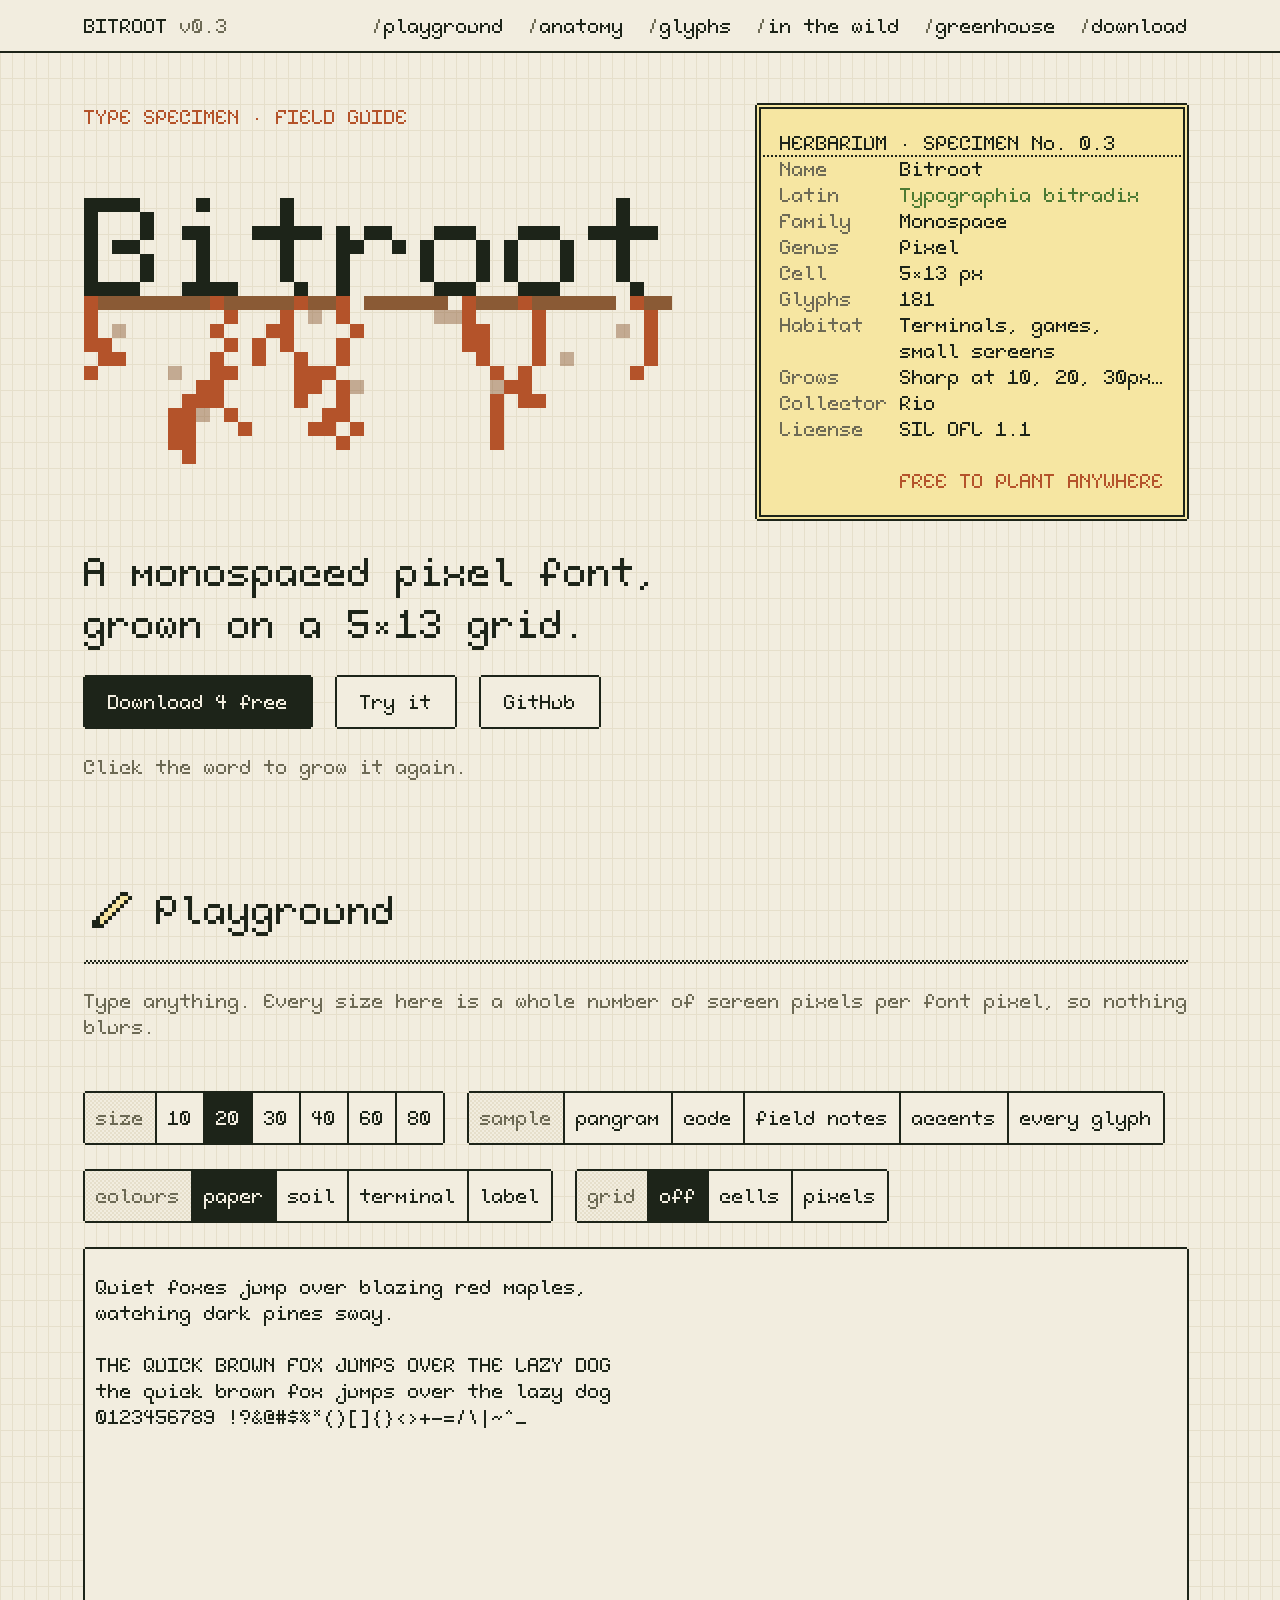
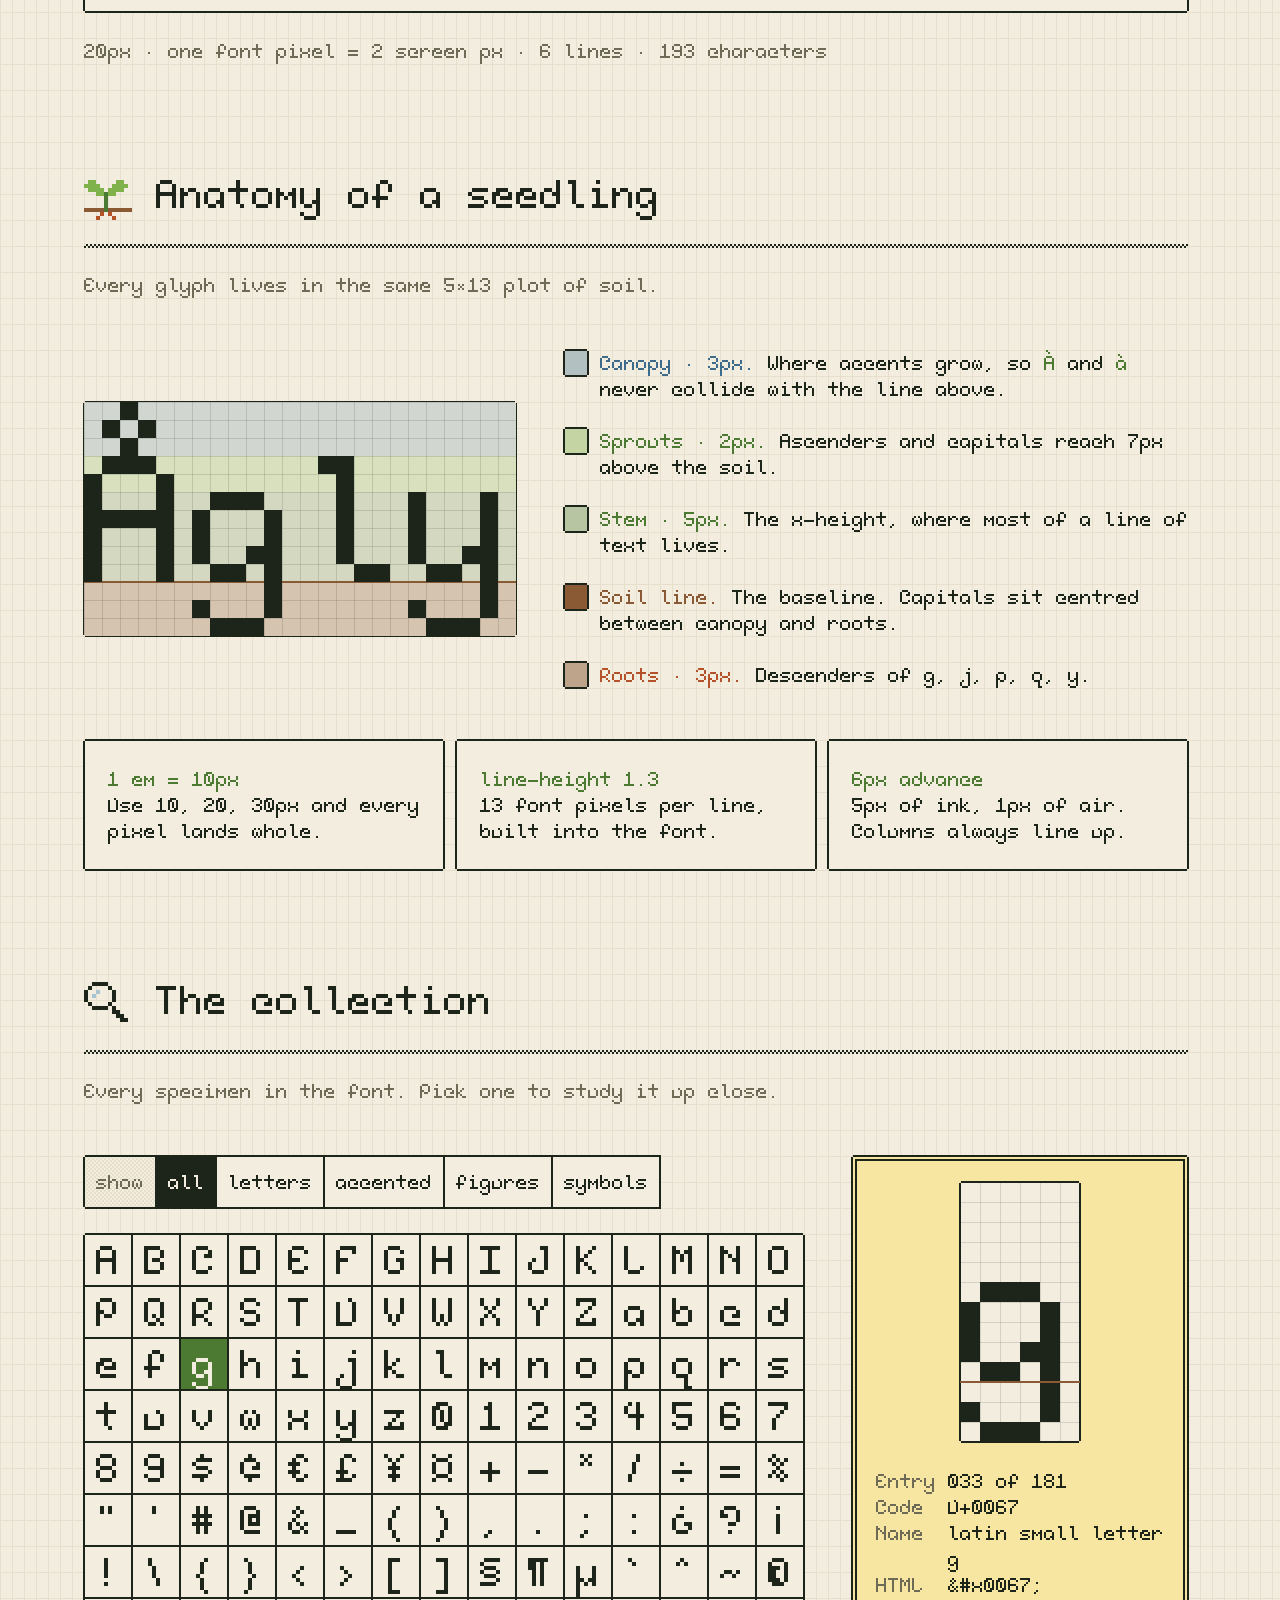
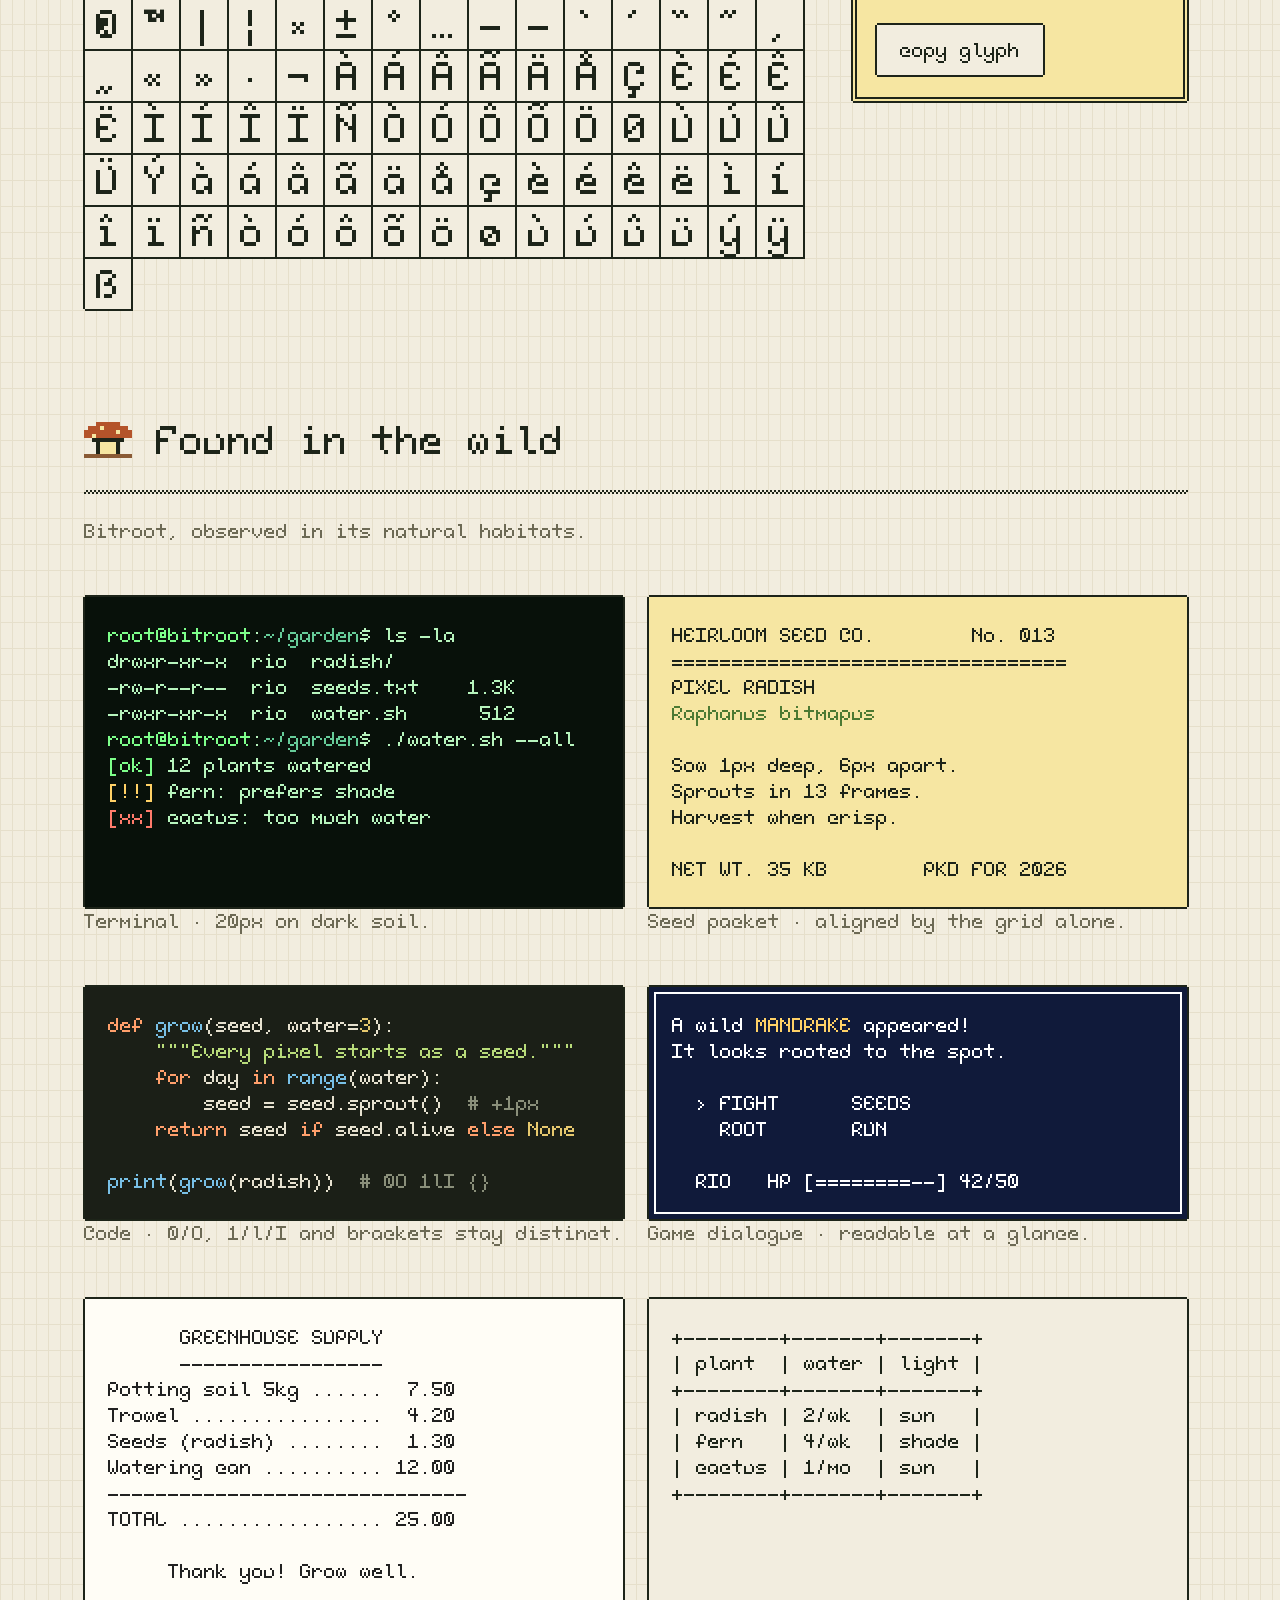
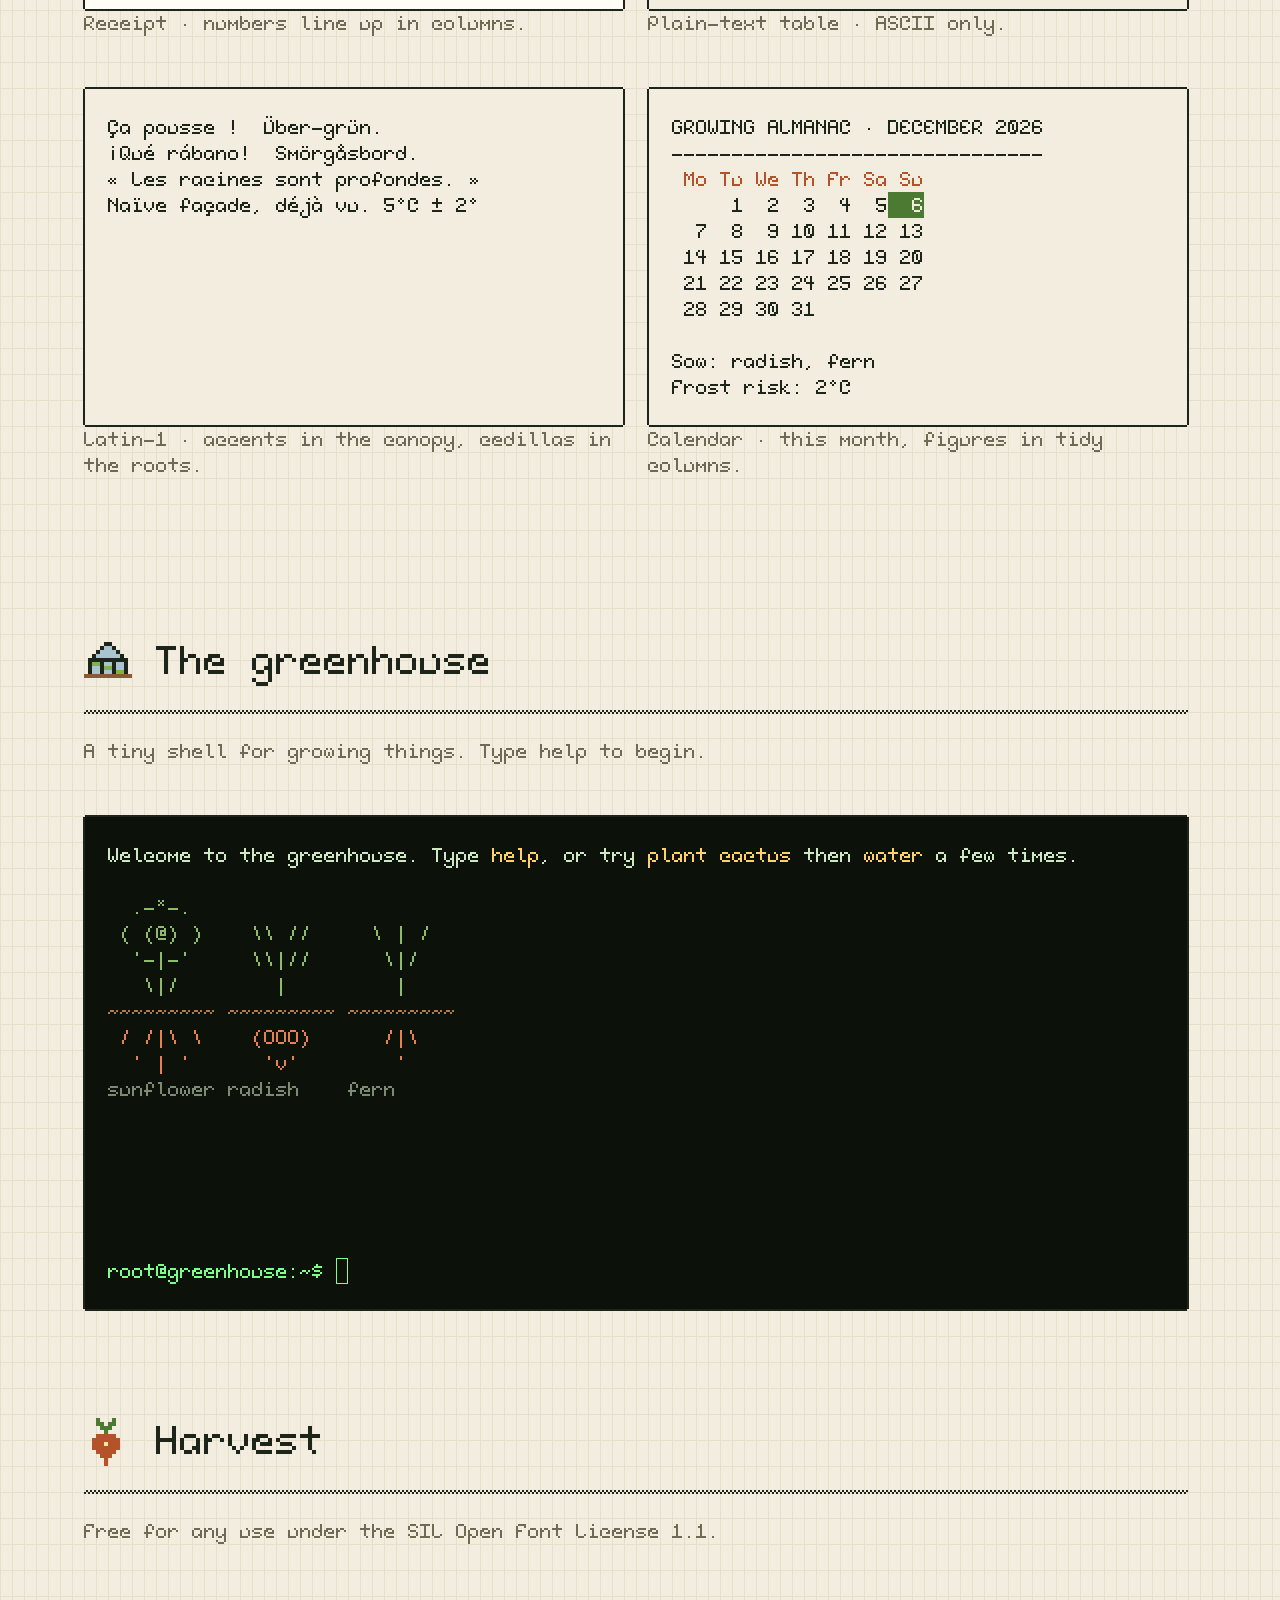
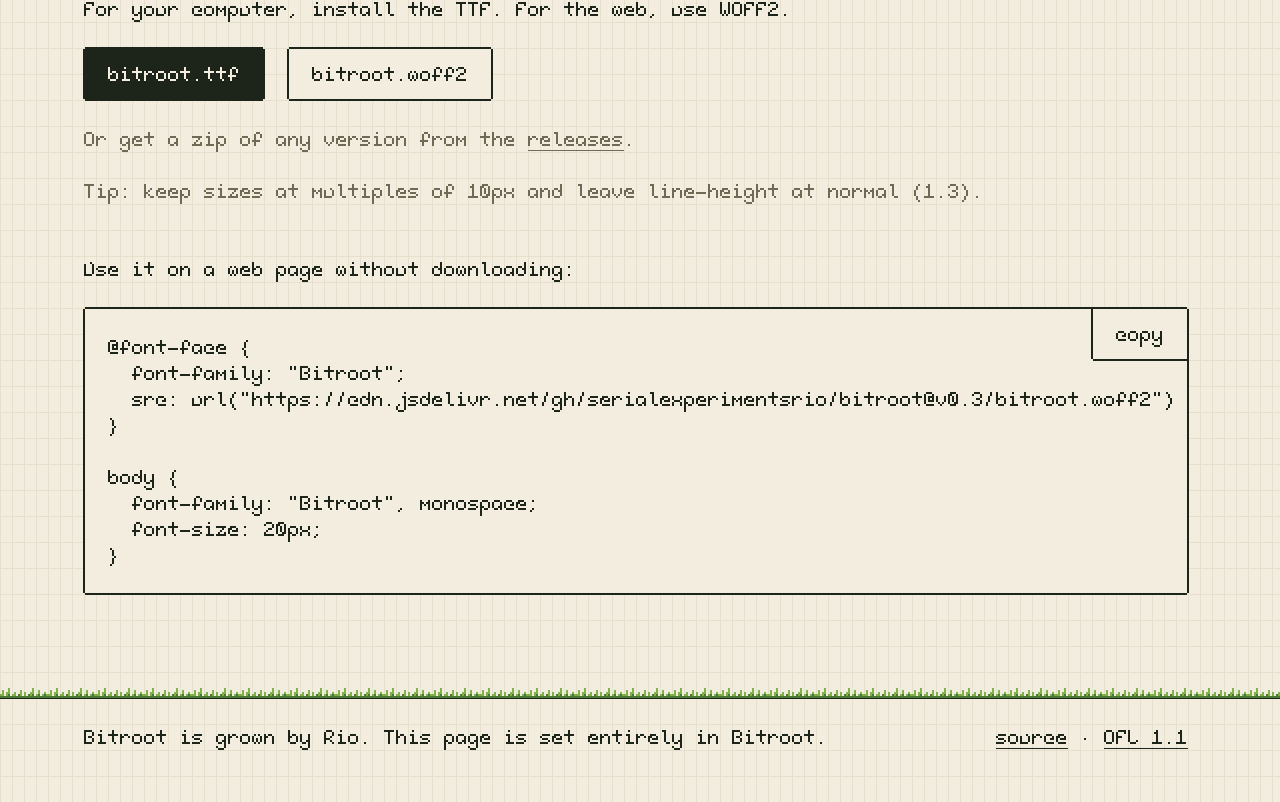
==== demo/index.html @ a404480d "Rename site to demo" ====
<!doctype html>
<html lang="en">
<head>
<meta charset="utf-8">
<meta name="viewport" content="width=device-width, initial-scale=1">
<title>Bitroot · a field guide to a pixel font</title>
<meta name="description" content="Bitroot is a free monospaced pixel font grown on a 5×13 grid. Type in the playground, browse every glyph, and download it.">
<meta name="theme-color" content="#f2eddf">
<link rel="icon" href="data:,">
<style>
/* The deployed site serves the font next to this page; the second URL is for previewing from the repository. */
@font-face {
  font-family: "Bitroot";
  src: url("bitroot.woff2") format("woff2"), url("../bitroot.woff2") format("woff2");
  font-display: block;
}

/*
  The whole page sits on one grid. A column (--c) is one character of body text, 6 font pixels wide.
  A row (--r) is one line, 13 font pixels tall. Every box starts and ends on a grid line, and every
  size is a whole number of font pixels (--u). The script snaps --u to whole device pixels and works
  out the column-based widths, so nothing drifts at any zoom level.
*/
:root {
  --u: 2px; --hair: 1px; --bo: 1px; --rh: 13px;
  --wrap: 1104px; --gutter: 12px; --w2: 540px; --w3: 352px;
  --c: calc(var(--u) * 6); --r: calc(var(--u) * 13); --rb: calc(var(--r) - var(--rh));
  /* --e: how far a frame line reaches outside its box. --notch cuts the corner pixel off a frame. */
  --e: calc(var(--u) - var(--bo));
  --notch: polygon(var(--bo) calc(var(--e) * -1), calc(100% - var(--bo)) calc(var(--e) * -1), calc(100% - var(--bo)) var(--bo),
    calc(100% + var(--e)) var(--bo), calc(100% + var(--e)) calc(100% - var(--bo)), calc(100% - var(--bo)) calc(100% - var(--bo)),
    calc(100% - var(--bo)) calc(100% + var(--e)), var(--bo) calc(100% + var(--e)), var(--bo) calc(100% - var(--bo)),
    calc(var(--e) * -1) calc(100% - var(--bo)), calc(var(--e) * -1) var(--bo), var(--bo) var(--bo));
  /* checkerboards and dots, one font pixel per square */
  --dither: conic-gradient(var(--paper-2) 25%, var(--paper) 0 50%, var(--paper-2) 0 75%, var(--paper) 0) 0 0 / calc(var(--u) * 2) calc(var(--u) * 2);
  --checker: conic-gradient(var(--ink) 25%, transparent 0 50%, var(--ink) 0 75%, transparent 0) 0 0 / calc(var(--u) * 2) calc(var(--u) * 2);
  --dots: repeating-linear-gradient(90deg, var(--ink) 0 var(--u), transparent 0 calc(var(--u) * 2));
  --paper: #f2eddf; --paper-2: #e6dfcb; --ink: #1d2419; --muted: #6d6a55;
  --moss: #4c7a33; --sprout: #7fb24a; --soil: #8a5a35; --root: #b4532a; --label: #f6e6a2; --sky: #3d6b8a;
}

* { box-sizing: border-box; margin: 0; }
html {
  color: var(--ink); scroll-behavior: smooth;
  background-color: var(--paper);
  background-image:
    linear-gradient(var(--paper-2) var(--hair), transparent var(--hair)),
    linear-gradient(90deg, var(--paper-2) var(--hair), transparent var(--hair));
  background-size: var(--c) var(--r);
}
body {
  font-family: "Bitroot", monospace;
  font-size: calc(var(--u) * 10);
  line-height: var(--r);
  -webkit-font-smoothing: none;
  font-smooth: never;
}
/* the font has one weight and no italic: never let the browser fake them */
b, strong, i, em { font-weight: normal; font-style: normal; }
i { color: var(--moss); }
::-webkit-scrollbar { width: var(--c); height: var(--c); background: var(--paper-2); }
::-webkit-scrollbar-thumb { background: var(--ink); border: var(--u) solid var(--paper-2); }
@supports not selector(::-webkit-scrollbar) { html { scrollbar-color: var(--ink) var(--paper-2); } }
::selection { background: var(--moss); color: var(--paper); }
a { color: inherit; text-decoration-thickness: var(--bo); text-underline-offset: calc(var(--u) * 2); }
a:hover { background: var(--ink); color: var(--paper); text-decoration: none; }

/* Lines are one font pixel thick and centred on a grid line, so they cover it exactly. */
.box, .btn, .seg > *, #grid button { outline: var(--u) solid var(--ink); outline-offset: calc(var(--bo) * -1); }
.box, .btn, .seg, #grid { clip-path: var(--notch); }
:focus-visible { outline: var(--u) solid var(--root); outline-offset: calc(var(--bo) * -1); z-index: 1; }

.s4 { font-size: calc(var(--u) * 20); line-height: calc(var(--r) * 2); }
.muted { color: var(--muted); }
.moss { color: var(--moss); } .root { color: var(--root); } .soil { color: var(--soil); } .sky { color: var(--sky); }
.stack > * + * { margin-top: var(--r); }
.sr-only, .hero h1 { position: absolute; width: 1px; height: 1px; overflow: hidden; clip: rect(0 0 0 0); white-space: nowrap; }

.wrap { width: var(--wrap); margin-left: var(--gutter); }

/* a rule on the grid line under (or over) a block */
.rule-b, .rule-t { position: relative; }
.rule-b::after, .rule-t::before { content: ""; position: absolute; left: 0; right: 0; height: var(--u); background: var(--ink); }
.rule-b::after { top: calc(100% - var(--bo)); }
.rule-t::before { top: calc(var(--bo) - var(--u)); }
.dashed::after { top: calc(100% - var(--u)); height: calc(var(--u) * 2); background: var(--checker); }

/* ---------- top bar ---------- */
.bar { position: sticky; top: 0; z-index: 10; background: var(--paper); }
.bar .wrap { display: flex; flex-wrap: wrap; justify-content: space-between; column-gap: calc(var(--c) * 4); padding: var(--rh) 0 var(--rb); }
.brand { text-decoration: none; }
.bar nav { display: flex; flex-wrap: wrap; column-gap: calc(var(--c) * 2); }
.bar nav a { text-decoration: none; }
.bar nav a::before { content: "/"; color: var(--muted); }

/* ---------- sections ---------- */
.plate { padding-top: calc(var(--r) * 4); }
/* heading, a blank row, the divider on the grid line, a blank row, then the subheading */
.plate-head { margin-bottom: calc(var(--r) * 2); }
.plate-head h2 { font-weight: normal; padding-bottom: var(--r); }
/* a 12x13 pixel sprite at heading size: 4 columns by 2 rows */
.sprite { display: inline-block; vertical-align: top; width: calc(var(--c) * 4); height: calc(var(--r) * 2); }
.sprite svg { display: block; width: 100%; height: 100%; }
.plate-head p { color: var(--muted); margin-top: var(--r); }

/* Buttons are two rows tall with the text centred, so descenders never touch the frame. */
.btn, .seg > * {
  display: inline-block; vertical-align: top; white-space: nowrap;
  font: inherit; line-height: var(--r); padding: var(--rh) calc(var(--c) * 2) var(--rb);
  color: var(--ink); background: var(--paper); border: 0; text-decoration: none; cursor: pointer;
}
.btn.solid { background: var(--ink); color: var(--paper); }
.btn:hover, .btn.solid:hover { background: var(--moss); color: var(--paper); }
.actions { display: flex; flex-wrap: wrap; gap: var(--r) calc(var(--c) * 2); }

/* segmented controls: touching buttons share one line between them */
.seg { display: flex; flex-wrap: wrap; }
.seg > * { padding-left: var(--c); padding-right: var(--c); }
.seg > span { background: var(--dither); color: var(--muted); cursor: default; }
.seg > button:hover { background: var(--dither); }
.seg > [aria-pressed="true"], .seg > [aria-pressed="true"]:hover { background: var(--ink); color: var(--paper); }

/* ---------- hero ---------- */
.hero { display: grid; grid-template-columns: 1fr calc(var(--c) * 36); column-gap: calc(var(--c) * 4); align-items: start; padding-top: calc(var(--r) * 2); }
.hero-tag { color: var(--root); }
#sprout { display: block; cursor: pointer; }

.label { position: relative; background: var(--label); padding: var(--r) calc(var(--c) * 2); }
.label::before { content: ""; position: absolute; inset: calc(var(--bo) + var(--u)); border: var(--u) solid var(--ink); pointer-events: none; }
.label-title.rule-b::after { left: calc(var(--c) * -2 + var(--bo) + var(--u)); right: calc(var(--c) * -2 + var(--bo) + var(--u)); background: var(--dots); }
.label dl { display: grid; grid-template-columns: calc(var(--c) * 10) 1fr; }
.label dt { color: var(--muted); }
.label dd { overflow-wrap: anywhere; }
.stamp { margin-top: var(--r); color: var(--root); text-align: right; }

/* ---------- playground ---------- */
.tools { display: flex; flex-wrap: wrap; gap: var(--r) calc(var(--c) * 2); margin-bottom: var(--r); }
#pg {
  display: block; width: 100%; height: calc(var(--r) * 14); resize: none;
  font-family: inherit; border: 0; padding: var(--r) var(--c);
  background-origin: content-box; background-attachment: local;
  -webkit-font-smoothing: none;
}
#pg[data-stage="paper"] { background-color: var(--paper); color: var(--ink); }
#pg[data-stage="soil"] { background-color: #2b2118; color: #e9d9b8; }
#pg[data-stage="terminal"] { background-color: #08110a; color: #7dff8a; }
#pg[data-stage="label"] { background-color: var(--label); color: var(--ink); }
#pg-status { margin-top: var(--r); color: var(--muted); }

/* ---------- anatomy ---------- */
.anatomy { display: grid; grid-template-columns: calc(var(--c) * 36) 1fr; column-gap: calc(var(--c) * 4); align-items: start; }
/* --a is one font pixel of the big drawing: 9 body pixels, so the 4 cells span 36 columns and 9 rows */
.cell { --a: calc(var(--u) * 9); position: relative; width: calc(var(--a) * 24); height: calc(var(--a) * 13); background: var(--paper); overflow: hidden; }
.cell .zone { position: absolute; left: 0; right: 0; }
.cell .z-canopy { top: 0; height: calc(var(--a) * 3); background: color-mix(in srgb, var(--sky) 18%, var(--paper)); }
.cell .z-sprout { top: calc(var(--a) * 3); height: calc(var(--a) * 2); background: color-mix(in srgb, var(--sprout) 22%, var(--paper)); }
.cell .z-x { top: calc(var(--a) * 5); height: calc(var(--a) * 5); background: color-mix(in srgb, var(--moss) 18%, var(--paper)); }
.cell .z-roots { top: calc(var(--a) * 10); height: calc(var(--a) * 3); background: color-mix(in srgb, var(--soil) 28%, var(--paper)); }
.cell .soil-line { position: absolute; left: 0; right: 0; top: calc(var(--a) * 10 - var(--bo)); height: var(--u); background: var(--soil); }
.cell .pixels {
  position: absolute; inset: 0;
  background-image:
    linear-gradient(color-mix(in srgb, var(--ink) 14%, transparent) var(--hair), transparent var(--hair)),
    linear-gradient(90deg, color-mix(in srgb, var(--ink) 14%, transparent) var(--hair), transparent var(--hair));
  background-size: var(--a) var(--a);
}
.cell .glyphs { position: absolute; inset: 0; font-size: calc(var(--a) * 10); line-height: calc(var(--a) * 13); white-space: pre; }
.legend { list-style: none; padding: 0; }
.legend li { display: grid; grid-template-columns: calc(var(--c) * 2) 1fr; column-gap: var(--c); align-items: start; }
.legend li + li { margin-top: var(--r); }
.legend .sw { height: var(--r); }
.facts { display: grid; grid-template-columns: repeat(3, var(--w3)); gap: var(--r) var(--c); margin-top: calc(var(--r) * 2); }
.fact { padding: var(--r) calc(var(--c) * 2); background: var(--paper); }
.fact b { display: block; color: var(--moss); }

/* ---------- collection ---------- */
.collection { display: grid; grid-template-columns: 1fr calc(var(--c) * 28); column-gap: calc(var(--c) * 4); align-items: start; }
.filters { margin-bottom: var(--r); }
/* every glyph button is 4 columns by 2 rows, and the 40px glyph is exactly 2 by 2 */
#grid { display: grid; grid-template-columns: repeat(auto-fill, calc(var(--c) * 4)); }
#grid button {
  font: inherit; font-size: calc(var(--u) * 20); line-height: calc(var(--r) * 2);
  color: var(--ink); background: var(--paper); cursor: pointer; padding: 0; border: 0;
}
#grid button:hover { background: var(--dither); }
#grid button[aria-pressed="true"] { background: var(--moss); color: var(--paper); }
.card { position: sticky; top: calc(var(--r) * 3); }
/* --g is one font pixel of the big glyph: 10 body pixels, so its 6x13 cell is exactly 10 columns by 10 rows */
.big { --g: calc(var(--u) * 10); width: calc(var(--g) * 6); height: calc(var(--g) * 13); margin: 0 auto; position: relative; overflow: hidden;
  font-size: calc(var(--g) * 10); line-height: calc(var(--g) * 13); background-color: var(--paper);
  background-image:
    linear-gradient(color-mix(in srgb, var(--ink) 14%, transparent) var(--hair), transparent var(--hair)),
    linear-gradient(90deg, color-mix(in srgb, var(--ink) 14%, transparent) var(--hair), transparent var(--hair));
  background-size: var(--g) var(--g);
}
.big::after { content: ""; position: absolute; left: 0; right: 0; top: calc(var(--g) * 10 - var(--bo)); height: var(--u); background: var(--soil); }
.card dl { display: grid; grid-template-columns: calc(var(--c) * 6) 1fr; }
.card dt { color: var(--muted); } .card dd { overflow-wrap: anywhere; }

/* ---------- in the wild ---------- */
/* each figure spans two shared rows (box, caption), so boxes side by side are always the same height */
.wild { display: grid; grid-template-columns: repeat(2, var(--w2)); column-gap: calc(var(--c) * 2); }
.ex { display: grid; grid-row: span 2; grid-template-rows: subgrid; }
.ex pre, .snippet pre { font: inherit; white-space: pre; overflow-x: auto; scrollbar-width: none; padding: var(--r) calc(var(--c) * 2); }
.ex figcaption { color: var(--muted); padding-bottom: calc(var(--r) * 2); }
.ex.term pre { background: #08110a; color: #b7f5bd; } .ex.term .g { color: #7dff8a; } .ex.term .y { color: #ffd166; } .ex.term .r { color: #ff7b6b; } .ex.term .c { color: #6c9; }
.ex.packet pre { background: var(--label); }
.ex.code pre { background: #1b1f17; color: #e6e1cf; } .ex.code .k { color: #ff9f6b; } .ex.code .s { color: #b8db7a; } .ex.code .c { color: #8a8f7a; } .ex.code .f { color: #79c0e6; } .ex.code .n { color: #e6c86e; }
.ex.rpg pre { background: #101a3a; color: #fff; position: relative; } .ex.rpg .y { color: #ffd166; }
.ex.rpg pre::before { content: ""; position: absolute; inset: calc(var(--u) * 3); border: var(--u) solid #fff; pointer-events: none; }
.ex.receipt pre { background: #fffdf6; color: #222; }
.ex.lang pre, .ex.table pre, .ex.almanac pre { background: var(--paper); }
.ex.almanac .today { background: var(--moss); color: var(--paper); } .ex.almanac .wk { color: var(--root); }

/* ---------- greenhouse shell ---------- */
.shell { background: #0c1209; color: #cfe8c4; padding: var(--r) calc(var(--c) * 2); }
.shell pre { font: inherit; white-space: pre-wrap; height: calc(var(--r) * 16); overflow-y: auto; }
.shell pre::-webkit-scrollbar { width: var(--c); background: #0c1209; }
.shell pre::-webkit-scrollbar-thumb { background: #2c3a26; }
.shell .line { display: flex; column-gap: var(--c); }
.shell input { flex: 1; min-width: 0; width: 0; height: var(--r); font: inherit; color: inherit; background: transparent; border: 0; outline: 0; padding: 0; caret-color: transparent; }
.shell .line { position: relative; }
/* block cursor: one character cell after the prompt (18 characters and a space) */
.caret { position: absolute; top: 0; left: calc(var(--c) * (19 + var(--n, 0))); width: var(--c); height: var(--r); background: #7dff8a; mix-blend-mode: difference; pointer-events: none; animation: blink 1s steps(1) infinite; }
.shell:not(:focus-within) .caret { background: none; outline: var(--bo) solid #7dff8a; outline-offset: calc(var(--bo) * -1); mix-blend-mode: normal; animation: none; }
@keyframes blink { 50% { opacity: 0; } }
.shell .p { color: #7dff8a; } .shell .m { color: #8fbc6a; } .shell .r { color: #e6824f; } .shell .s { color: #b07b4d; } .shell .y { color: #ffd166; } .shell .d { color: #7d8a74; }

/* ---------- harvest ---------- */
.harvest > * + * { margin-top: calc(var(--r) * 2); }
.snippet { position: relative; }
.snippet pre { background: var(--paper); }
.snippet .btn { position: absolute; top: 0; right: 0; }

footer::after { content: ""; position: absolute; left: 0; right: 0; top: calc(var(--r) * -1); height: var(--r); background: var(--grass, none) 0 0 / calc(var(--c) * 4) var(--r) repeat-x; pointer-events: none; }
footer { margin-top: calc(var(--r) * 4); padding: var(--r) 0 calc(var(--r) * 2); }
footer .wrap { display: flex; flex-wrap: wrap; justify-content: space-between; column-gap: calc(var(--c) * 4); }

/* let grid children shrink below their longest line; wide examples scroll instead */
.hero > *, .collection > *, .anatomy > *, .wild > * { min-width: 0; }

@media (max-width: 860px) {
  .hero, .collection, .anatomy, .facts, .wild { grid-template-columns: 1fr; }
  .hero { row-gap: calc(var(--r) * 2); }
  .anatomy, .collection { row-gap: var(--r); }
  .cell { --a: calc(var(--u) * 4); }
  .card { position: static; }
  .tagline { font-size: calc(var(--u) * 10); line-height: var(--r); }
}
@media (prefers-reduced-motion: reduce) { * { scroll-behavior: auto !important; } .caret { animation: none; } }
</style>
</head>
<body>

<header class="bar rule-b">
  <div class="wrap">
    <a class="brand" href="#top">BITROOT <span class="muted" data-version>v0.3</span></a>
    <nav aria-label="Sections">
      <a href="#playground">playground</a>
      <a href="#anatomy">anatomy</a>
      <a href="#collection">glyphs</a>
      <a href="#wild">in the wild</a>
      <a href="#greenhouse">greenhouse</a>
      <a href="#harvest">download</a>
    </nav>
  </div>
</header>

<main id="top">

<section class="wrap hero" aria-labelledby="title">
  <div class="stack">
    <p class="hero-tag">TYPE SPECIMEN · FIELD GUIDE</p>
    <h1 id="title">Bitroot</h1>
    <canvas id="sprout" role="img" aria-label="The word Bitroot growing out of the soil, pixel by pixel, with roots spreading below"></canvas>
    <p class="tagline s4">A monospaced pixel font,<br>grown on a 5×13 grid.</p>
    <div class="actions">
      <a class="btn solid" href="#harvest">Download 4 free</a>
      <a class="btn" href="#playground">Try it</a>
      <a class="btn" href="https://github.com/serialexperimentsrio/bitroot">GitHub</a>
    </div>
    <p class="muted">Click the word to grow it again.</p>
  </div>

  <aside class="label box" aria-label="Specimen label">
    <p class="label-title rule-b">HERBARIUM · SPECIMEN No. <span data-version-plain>0.3</span></p>
    <dl>
      <dt>Name</dt><dd>Bitroot</dd>
      <dt>Latin</dt><dd><i>Typographia bitradix</i></dd>
      <dt>Family</dt><dd>Monospace</dd>
      <dt>Genus</dt><dd>Pixel</dd>
      <dt>Cell</dt><dd>5×13 px</dd>
      <dt>Glyphs</dt><dd data-count>181</dd>
      <dt>Habitat</dt><dd>Terminals, games, small screens</dd>
      <dt>Grows</dt><dd>Sharp at 10, 20, 30px…</dd>
      <dt>Collector</dt><dd>Rio</dd>
      <dt>License</dt><dd>SIL OFL 1.1</dd>
    </dl>
    <p class="stamp">FREE TO PLANT ANYWHERE</p>
  </aside>
</section>

<section class="wrap plate" id="playground" aria-labelledby="pg-title">
  <header class="plate-head">
    <h2 class="s4 rule-b dashed" id="pg-title"><span class="sprite" data-sprite="pencil" aria-hidden="true"></span> Playground</h2>
    <p>Type anything. Every size here is a whole number of screen pixels per font pixel, so nothing blurs.</p>
  </header>
  <div class="tools">
    <div class="seg" role="group" aria-label="Size"><span>size</span>
      <button type="button" data-k="1">10</button>
      <button type="button" data-k="2">20</button>
      <button type="button" data-k="3">30</button>
      <button type="button" data-k="4">40</button>
      <button type="button" data-k="6">60</button>
      <button type="button" data-k="8">80</button>
    </div>
    <div class="seg" role="group" aria-label="Sample"><span>sample</span>
      <button type="button" data-sample="pangram">pangram</button>
      <button type="button" data-sample="code">code</button>
      <button type="button" data-sample="notes">field notes</button>
      <button type="button" data-sample="accents">accents</button>
      <button type="button" data-sample="glyphs">every glyph</button>
    </div>
    <div class="seg" role="group" aria-label="Colours"><span>colours</span>
      <button type="button" data-stage="paper">paper</button>
      <button type="button" data-stage="soil">soil</button>
      <button type="button" data-stage="terminal">terminal</button>
      <button type="button" data-stage="label">label</button>
    </div>
    <div class="seg" role="group" aria-label="Grid"><span>grid</span>
      <button type="button" data-grid="none">off</button>
      <button type="button" data-grid="cells">cells</button>
      <button type="button" data-grid="pixels">pixels</button>
    </div>
  </div>
  <label for="pg" class="sr-only">Playground text</label>
  <textarea id="pg" class="box" spellcheck="false"></textarea>
  <p id="pg-status" aria-live="polite"></p>
</section>

<section class="wrap plate" id="anatomy" aria-labelledby="an-title">
  <header class="plate-head">
    <h2 class="s4 rule-b dashed" id="an-title"><span class="sprite" data-sprite="seedling" aria-hidden="true"></span> Anatomy of a seedling</h2>
    <p>Every glyph lives in the same 5×13 plot of soil.</p>
  </header>
  <div class="anatomy">
    <div class="cell box" aria-hidden="true">
      <div class="zone z-canopy"></div><div class="zone z-sprout"></div><div class="zone z-x"></div><div class="zone z-roots"></div>
      <div class="pixels"></div><div class="soil-line"></div>
      <div class="glyphs">Ågly</div>
    </div>
    <ul class="legend">
      <li><span class="sw box" style="background: color-mix(in srgb, var(--sky) 35%, var(--paper))"></span><span><b class="sky">Canopy · 3px.</b> Where accents grow, so <span class="moss">À</span> and <span class="moss">à</span> never collide with the line above.</span></li>
      <li><span class="sw box" style="background: color-mix(in srgb, var(--sprout) 40%, var(--paper))"></span><span><b class="moss">Sprouts · 2px.</b> Ascenders and capitals reach 7px above the soil.</span></li>
      <li><span class="sw box" style="background: color-mix(in srgb, var(--moss) 35%, var(--paper))"></span><span><b class="moss">Stem · 5px.</b> The x-height, where most of a line of text lives.</span></li>
      <li><span class="sw box" style="background: var(--soil)"></span><span><b class="soil">Soil line.</b> The baseline. Capitals sit centred between canopy and roots.</span></li>
      <li><span class="sw box" style="background: color-mix(in srgb, var(--soil) 50%, var(--paper))"></span><span><b class="root">Roots · 3px.</b> Descenders of g, j, p, q, y.</span></li>
    </ul>
  </div>
  <div class="facts">
    <div class="fact box"><b>1 em = 10px</b>Use 10, 20, 30px and every pixel lands whole.</div>
    <div class="fact box"><b>line-height 1.3</b>13 font pixels per line, built into the font.</div>
    <div class="fact box"><b>6px advance</b>5px of ink, 1px of air. Columns always line up.</div>
  </div>
</section>

<section class="wrap plate" id="collection" aria-labelledby="col-title">
  <header class="plate-head">
    <h2 class="s4 rule-b dashed" id="col-title"><span class="sprite" data-sprite="lens" aria-hidden="true"></span> The collection</h2>
    <p>Every specimen in the font. Pick one to study it up close.</p>
  </header>
  <div class="collection">
    <div>
      <div class="seg filters" role="group" aria-label="Filter glyphs"><span>show</span>
        <button type="button" data-filter="all" aria-pressed="true">all</button>
        <button type="button" data-filter="letter">letters</button>
        <button type="button" data-filter="accented">accented</button>
        <button type="button" data-filter="figure">figures</button>
        <button type="button" data-filter="symbol">symbols</button>
      </div>
      <div id="grid" role="group" aria-label="Glyphs"></div>
    </div>
    <aside class="card label box stack" aria-live="polite">
      <div class="big box" id="big" aria-hidden="true">B</div>
      <dl>
        <dt>Entry</dt><dd id="c-no">…</dd>
        <dt>Code</dt><dd id="c-code">…</dd>
        <dt>Name</dt><dd id="c-name">…</dd>
        <dt>HTML</dt><dd id="c-html">…</dd>
      </dl>
      <div><button class="btn" type="button" id="c-copy">copy glyph</button></div>
    </aside>
  </div>
</section>

<section class="wrap plate" id="wild" aria-labelledby="wild-title">
  <header class="plate-head">
    <h2 class="s4 rule-b dashed" id="wild-title"><span class="sprite" data-sprite="mushroom" aria-hidden="true"></span> Found in the wild</h2>
    <p>Bitroot, observed in its natural habitats.</p>
  </header>
  <div class="wild">
<figure class="ex term"><pre class="box"><span class="g">root@bitroot</span>:<span class="c">~/garden</span>$ ls -la
drwxr-xr-x  rio  radish/
-rw-r--r--  rio  seeds.txt    1.3K
-rwxr-xr-x  rio  water.sh      512
<span class="g">root@bitroot</span>:<span class="c">~/garden</span>$ ./water.sh --all
<span class="g">[ok]</span> 12 plants watered
<span class="y">[!!]</span> fern: prefers shade
<span class="r">[xx]</span> cactus: too much water</pre><figcaption>Terminal · 20px on dark soil.</figcaption></figure>

<figure class="ex packet"><pre class="box">HEIRLOOM SEED CO.        No. 013
=================================
PIXEL RADISH
<i>Raphanus bitmapus</i>

Sow 1px deep, 6px apart.
Sprouts in 13 frames.
Harvest when crisp.

NET WT. 35 KB        PKD FOR 2026</pre><figcaption>Seed packet · aligned by the grid alone.</figcaption></figure>

<figure class="ex code"><pre class="box"><span class="k">def</span> <span class="f">grow</span>(seed, water=<span class="n">3</span>):
    <span class="s">"""Every pixel starts as a seed."""</span>
    <span class="k">for</span> day <span class="k">in</span> <span class="f">range</span>(water):
        seed = seed.sprout()  <span class="c"># +1px</span>
    <span class="k">return</span> seed <span class="k">if</span> seed.alive <span class="k">else</span> <span class="n">None</span>

<span class="f">print</span>(<span class="f">grow</span>(radish))  <span class="c"># 0O 1lI {}</span></pre><figcaption>Code · 0/O, 1/l/I and brackets stay distinct.</figcaption></figure>

<figure class="ex rpg"><pre class="box">A wild <span class="y">MANDRAKE</span> appeared!
It looks rooted to the spot.

  &gt; FIGHT      SEEDS
    ROOT       RUN

  RIO   HP [========--] 42/50</pre><figcaption>Game dialogue · readable at a glance.</figcaption></figure>

<figure class="ex receipt"><pre class="box">      GREENHOUSE SUPPLY
      -----------------
Potting soil 5kg ......  7.50
Trowel ................  4.20
Seeds (radish) ........  1.30
Watering can .......... 12.00
------------------------------
TOTAL ................. 25.00

     Thank you! Grow well.</pre><figcaption>Receipt · numbers line up in columns.</figcaption></figure>

<figure class="ex table"><pre class="box">+--------+-------+-------+
| plant  | water | light |
+--------+-------+-------+
| radish | 2/wk  | sun   |
| fern   | 4/wk  | shade |
| cactus | 1/mo  | sun   |
+--------+-------+-------+</pre><figcaption>Plain-text table · ASCII only.</figcaption></figure>

<figure class="ex lang"><pre class="box">Ça pousse !  Über-grün.
¡Qué rábano!  Smörgåsbord.
« Les racines sont profondes. »
Naïve façade, déjà vu. 5°C ± 2°</pre><figcaption>Latin-1 · accents in the canopy, cedillas in the roots.</figcaption></figure>

<figure class="ex almanac"><pre class="box" id="almanac"></pre><figcaption>Calendar · this month, figures in tidy columns.</figcaption></figure>
  </div>
</section>

<section class="wrap plate" id="greenhouse" aria-labelledby="gh-title">
  <header class="plate-head">
    <h2 class="s4 rule-b dashed" id="gh-title"><span class="sprite" data-sprite="greenhouse" aria-hidden="true"></span> The greenhouse</h2>
    <p>A tiny shell for growing things. Type <b>help</b> to begin.</p>
  </header>
  <div class="shell box" id="shell">
    <pre id="sh-out" aria-live="polite"></pre>
    <form class="line" id="sh-form" autocomplete="off">
      <label for="sh-in" class="p">root@greenhouse:~$</label>
      <input id="sh-in" spellcheck="false" autocapitalize="off" aria-label="Greenhouse command">
      <span class="caret" aria-hidden="true"></span>
    </form>
  </div>
</section>

<section class="wrap plate" id="harvest" aria-labelledby="hv-title">
  <header class="plate-head">
    <h2 class="s4 rule-b dashed" id="hv-title"><span class="sprite" data-sprite="radish" aria-hidden="true"></span> Harvest</h2>
    <p>Free for any use under the SIL Open Font License 1.1.</p>
  </header>
  <div class="harvest">
    <div class="stack">
      <p>For your computer, install the TTF. For the web, use WOFF2.</p>
      <div class="actions">
        <a class="btn solid" href="https://github.com/serialexperimentsrio/bitroot/raw/main/bitroot.ttf">bitroot.ttf</a>
        <a class="btn" href="https://github.com/serialexperimentsrio/bitroot/raw/main/bitroot.woff2">bitroot.woff2</a>
      </div>
      <p class="muted">Or get a zip of any version from the <a href="https://github.com/serialexperimentsrio/bitroot/releases">releases</a>.</p>
      <p class="muted">Tip: keep sizes at multiples of 10px and leave line-height at normal (1.3).</p>
    </div>
    <div class="stack">
      <p>Use it on a web page without downloading:</p>
      <div class="snippet">
        <pre class="box" id="css-snippet"></pre>
        <button class="btn" type="button" id="css-copy">copy</button>
      </div>
    </div>
  </div>
</section>

</main>

<footer class="rule-t">
  <div class="wrap">
    <span>Bitroot is grown by Rio. This page is set entirely in Bitroot.</span>
    <span><a href="https://github.com/serialexperimentsrio/bitroot">source</a> · <a href="https://github.com/serialexperimentsrio/bitroot/blob/main/LICENSE.txt">OFL 1.1</a></span>
  </div>
</footer>

<script>
"use strict";
const $ = (s, r = document) => r.querySelector(s);
const $$ = (s, r = document) => [...r.querySelectorAll(s)];
const css = (name) => getComputedStyle(document.documentElement).getPropertyValue(name).trim();
const esc = (s) => s.replace(/[&<>"]/g, (c) => ({ "&": "&amp;", "<": "&lt;", ">": "&gt;", '"': "&quot;" }[c]));
const reduceMotion = matchMedia("(prefers-reduced-motion: reduce)").matches;
let version = "0.3";

/* ---------- the grid: one font pixel = a whole number of device pixels ---------- */
const dpr = () => window.devicePixelRatio || 1;
const px = (k) => Math.max(1, Math.round(k * dpr())) / dpr();
const U = () => Math.max(1, Math.round(2 * dpr())); // device pixels per body font pixel
function layout() {
  const d = dpr(), Ud = U(), u = Ud / d, C = 6 * u;
  const cols = Math.floor(document.documentElement.clientWidth / C);
  const wrap = Math.min(92, cols - (cols >= 60 ? 4 : 2));
  const set = (name, v) => document.documentElement.style.setProperty(name, v + "px");
  set("--u", u);
  set("--hair", 1 / d);
  set("--bo", Math.floor(Ud / 2) / d);       // how far a line reaches inside its box
  set("--rh", Math.floor((13 * Ud) / 2) / d); // half a row, rounded to a device pixel
  set("--wrap", wrap * C);
  set("--gutter", Math.floor((cols - wrap) / 2) * C);
  set("--w2", Math.floor((wrap - 2) / 2) * C);
  set("--w3", Math.floor((wrap - 2) / 3) * C);
  applyPlayground();
  drawSprout(true);
  centreAnatomy();
}

// Centre the drawing and its legend against each other, rounded to whole rows so both stay on the grid.
function centreAnatomy() {
  const cell = $(".cell"), legend = $(".legend"), R = 13 * px(2);
  cell.style.marginTop = legend.style.marginTop = "0px";
  const a = cell.getBoundingClientRect(), b = legend.getBoundingClientRect();
  if (Math.abs(a.top - b.top) > 1) return; // stacked on narrow screens
  const [short, diff] = a.height < b.height ? [cell, b.height - a.height] : [legend, a.height - b.height];
  short.style.marginTop = Math.round(diff / 2 / R) * R + "px";
}

/* ---------- hero: the word grows out of the soil ---------- */
const canvas = $("#sprout");
let sprout = null; // { pixels: [{x, y, c, t}], W, H }
function rng(seed) { return () => ((seed = (seed + 0x6d2b79f5) | 0), (((seed ^ (seed >>> 15)) * (seed | 1)) >>> 0) / 2 ** 32); }

// 42 x 26 font pixels: 7 characters wide and 2 lines tall, so the canvas covers whole grid cells
function planSprout(seed) {
  const text = "Bitroot", ROWS = 13, H = 26, W = text.length * 6;
  const off = document.createElement("canvas");
  off.width = W; off.height = ROWS;
  const o = off.getContext("2d", { willReadFrequently: true });
  o.font = "10px Bitroot"; o.fillStyle = "#000"; o.textBaseline = "alphabetic";
  o.fillText(text, 0, 10);
  const data = o.getImageData(0, 0, W, ROWS).data;
  const r = rng(seed), pixels = [], ink = new Set();
  for (let y = 0; y < ROWS; y++) for (let x = 0; x < W; x++) {
    if (data[(y * W + x) * 4 + 3] < 128) continue;
    ink.add(`${x},${y}`);
    const t = y < 10 ? (9 - y) * 70 : 700 + (y - 10) * 90; // stems grow up, descenders grow down after
    pixels.push({ x, y, c: "ink", t: t + r() * 60 });
  }
  // soil: an uneven ground line, then grains that thin out with depth
  for (let y = 10; y < H; y++) for (let x = 0; x < W; x++) {
    if (ink.has(`${x},${y}`)) continue;
    const ground = y === 10 ? r() < 0.9 : r() < 0.05 - (y - 11) * 0.006;
    if (ground) pixels.push({ x, y, c: "soil", t: x * 6 });
  }
  // roots: one thin root per foot that touches the soil; each step goes one pixel down,
  // wiggles sideways, and sometimes forks
  const feet = [];
  for (let x = 0; x < W; x++) if (ink.has(`${x},9`) && !ink.has(`${x},10`)) feet.push(x);
  const groups = [];
  for (const x of feet) (groups.at(-1)?.at(-1) === x - 1 ? groups.at(-1) : groups[groups.length] = []).push(x);
  const walkers = groups.map((g) => ({ x: g[Math.floor(r() * g.length)], y: 10, t: 900 + r() * 300, life: 4 + Math.floor(r() * 9) }));
  while (walkers.length) {
    const w = walkers.pop();
    for (; w.life > 0 && w.y < H; w.life--) {
      pixels.push({ x: w.x, y: w.y, c: "root", t: w.t });
      w.y++; w.t += 55;
      const d = r();
      w.x = Math.max(0, Math.min(W - 2, w.x + (d < 0.25 ? -1 : d < 0.5 ? 1 : 0)));
      if (w.y > 11 && r() < 0.18) walkers.push({ x: w.x + (r() < 0.5 ? -1 : 1), y: w.y, t: w.t, life: Math.ceil(w.life / 2) });
    }
  }
  pixels.sort((a, b) => a.t - b.t);
  return { pixels, W, H };
}

let seed = 7, anim = 0;
function drawSprout(instant = false) {
  if (!sprout) return;
  // each hero pixel is k body pixels, so each letter covers k x k grid cells (k columns of 6 pixels)
  const cols = Math.floor(canvas.parentElement.clientWidth / (6 * px(2)));
  const k = Math.max(1, Math.min(7, Math.floor(cols / 7)));
  const P = k * U();
  canvas.width = sprout.W * P; canvas.height = sprout.H * P;
  canvas.style.width = canvas.width / dpr() + "px";
  canvas.style.height = canvas.height / dpr() + "px";
  const ctx = canvas.getContext("2d");
  const colour = { ink: css("--ink"), soil: css("--soil"), root: css("--root") };
  cancelAnimationFrame(anim);
  const paint = (limit) => {
    ctx.clearRect(0, 0, canvas.width, canvas.height);
    for (const p of sprout.pixels) {
      if (p.t > limit) break;
      ctx.fillStyle = colour[p.c];
      ctx.globalAlpha = p.c === "soil" && p.y > 10 ? 0.45 : 1;
      ctx.fillRect(p.x * P, p.y * P, P, P);
    }
    ctx.globalAlpha = 1;
  };
  if (instant || reduceMotion) return paint(Infinity);
  const start = performance.now(), end = sprout.pixels.at(-1).t;
  const step = (now) => { const e = now - start; paint(e); if (e < end) anim = requestAnimationFrame(step); };
  anim = requestAnimationFrame(step);
}
canvas.addEventListener("click", () => { sprout = planSprout(++seed); drawSprout(); });

/* ---------- playground ---------- */
const SAMPLES = {
  pangram: "Quiet foxes jump over blazing red maples,\nwatching dark pines sway.\n\nTHE QUICK BROWN FOX JUMPS OVER THE LAZY DOG\nthe quick brown fox jumps over the lazy dog\n0123456789 !?&@#$%*()[]{}<>+-=/\\|~^_",
  code: "// Bitroot keeps 0/O, 1/l/I and brackets apart\nfunction grow(seed, days = 13) {\n  const garden = [];\n  for (let d = 0; d < days; d++) {\n    garden.push(seed.sprout({ water: d % 2 === 0 }));\n  }\n  return garden.filter((p) => p?.alive || p.roots > 0x1F);\n}",
  notes: "FIELD NOTES · 24 November\n\nFound a patch of Bitroot growing between two\nterminals. Stems 5px, sprouts 7px, roots 3px.\nThe accents grow in a canopy above the capitals,\nso nothing touches the line above.\n\nCondition: crisp. Will return at 30px.",
  accents: "Ça pousse ! Über-grün. ¡Qué rábano!\nSmörgåsbord, façade, naïve, déjà vu.\n« Les racines sont profondes. »\nÀÁÂÃÄÅ ÈÉÊË ÌÍÎÏ ÒÓÔÕÖØ ÙÚÛÜ Ñ Ç Ý\nàáâãäå èéêë ìíîï òóôõöø ùúûü ñ ç ýÿ ß",
  glyphs: "",
};
const pg = $("#pg");
const state = { k: 2, stage: "paper", grid: "none" };
function applyPlayground() {
  const P = px(state.k);
  Object.assign(pg.style, { fontSize: P * 10 + "px", lineHeight: P * 13 + "px" });
  const line = (dir, a) => `linear-gradient(${dir}, color-mix(in srgb, currentColor ${a}%, transparent) 1px, transparent 1px)`;
  if (state.grid === "none") pg.style.backgroundImage = "none";
  else {
    pg.style.backgroundImage = `${line("to bottom", 18)}, ${line("to right", 18)}`;
    pg.style.backgroundSize = state.grid === "cells" ? `${P * 6}px ${P * 13}px` : `${P}px ${P}px`;
  }
  pg.dataset.stage = state.stage;
  for (const b of $$("[data-k]")) b.setAttribute("aria-pressed", String(+b.dataset.k === state.k));
  for (const b of $$("[data-stage]")) b.setAttribute("aria-pressed", String(b.dataset.stage === state.stage));
  for (const b of $$("[data-grid]")) b.setAttribute("aria-pressed", String(b.dataset.grid === state.grid));
  const lines = pg.value.split("\n").length, chars = [...pg.value].length;
  $("#pg-status").textContent = `${state.k * 10}px · one font pixel = ${Math.round(P * dpr())} screen px · ${lines} lines · ${chars} characters`;
}
$$("[data-k]").forEach((b) => b.addEventListener("click", () => { state.k = +b.dataset.k; applyPlayground(); }));
$$("[data-stage]").forEach((b) => b.addEventListener("click", () => { state.stage = b.dataset.stage; applyPlayground(); }));
$$("[data-grid]").forEach((b) => b.addEventListener("click", () => { state.grid = b.dataset.grid; applyPlayground(); }));
$$("[data-sample]").forEach((b) => b.addEventListener("click", () => { pg.value = SAMPLES[b.dataset.sample]; applyPlayground(); pg.focus(); }));
pg.addEventListener("input", applyPlayground);
pg.value = SAMPLES.pangram;

/* ---------- collection ---------- */
let glyphs = [], current = 0;
function showGlyph(i) {
  current = i;
  const [ch, name] = glyphs[i];
  const hex = ch.codePointAt(0).toString(16).toUpperCase().padStart(4, "0");
  $("#big").textContent = ch;
  $("#c-no").textContent = `${String(i + 1).padStart(3, "0")} of ${glyphs.length}`;
  $("#c-code").textContent = `U+${hex}`;
  $("#c-name").textContent = name.toLowerCase();
  $("#c-html").textContent = `&#x${hex};`;
  for (const b of $$("#grid button")) b.setAttribute("aria-pressed", String(+b.dataset.i === i));
}
function renderGrid(filter) {
  $("#grid").innerHTML = glyphs.map(([ch, name, kind], i) =>
    filter === "all" || filter === kind ? `<button type="button" data-i="${i}" aria-label="${esc(name.toLowerCase())}">${esc(ch)}</button>` : "").join("");
  for (const b of $$("[data-filter]")) b.setAttribute("aria-pressed", String(b.dataset.filter === filter));
  showGlyph(current);
}
$("#grid").addEventListener("click", (e) => { const b = e.target.closest("button"); if (b) showGlyph(+b.dataset.i); });
$$("[data-filter]").forEach((b) => b.addEventListener("click", () => renderGrid(b.dataset.filter)));
$("#c-copy").addEventListener("click", async () => {
  try { await navigator.clipboard.writeText(glyphs[current][0]); $("#c-copy").textContent = "copied!"; }
  catch { $("#c-copy").textContent = "copy failed"; }
  setTimeout(() => ($("#c-copy").textContent = "copy glyph"), 1200);
});

/* ---------- greenhouse shell ---------- */
const PLANTS = { // four stages each: 4 rows above the soil, 2 rows below; 9 columns wide
  radish: [
    ["", "", "", ""], ["", "", "", "    ,    "], ["", "", "   \\ /   ", "    |    "], ["", "  \\\\ //  ", "  \\\\|//  ", "    |    "],
  ],
  fern: [
    ["", "", "", "    .    "], ["", "", "    ,    ", "    |    "], ["", "  \\ | /  ", "   \\|/   ", "    |    "], [" \\  |  / ", "--\\ | /--", "  -\\|/-  ", "    |    "],
  ],
  cactus: [
    ["", "", "", "    .    "], ["", "", "    _    ", "   | |   "], ["    _    ", " _ | |   ", "| || |   ", " \\_| |   "], ["    _    ", " _ | | _ ", "| || || |", " \\_| |_/ "],
  ],
  sunflower: [
    ["", "", "", "    .    "], ["", "", "    o    ", "    |    "], ["", "   (o)   ", "   \\|    ", "    |/   "], ["  .-*-.  ", " ( (@) ) ", "  '-|-'  ", "   \\|/   "],
  ],
};
const ROOTS = { radish: [["    .    ", ""], ["    o    ", ""], ["   (o)   ", "    '    "], ["  (OOO)  ", "   'v'   "]],
  fern: [["    '    ", ""], ["   /|    ", ""], ["   /|\\   ", "    '    "], ["  //|\\\\  ", "   / \\   "]],
  cactus: [["    .    ", ""], ["   '|'   ", ""], ["  '-|-'  ", ""], [" --'|'-- ", "    '    "]],
  sunflower: [["    .    ", ""], ["   '|'   ", ""], ["  / | \\  ", "    '    "], [" / /|\\ \\ ", "  ' | '  "]] };
const garden = [];
const out = $("#sh-out"), input = $("#sh-in"), history = []; let hIndex = 0;
const say = (html) => { out.innerHTML += html + "\n"; out.scrollTop = out.scrollHeight; };
const pad9 = (s) => (s + " ".repeat(9)).slice(0, 9);

function drawGarden() {
  if (!garden.length) return say('<span class="d">The beds are empty. Try: plant radish</span>');
  const rows = [];
  for (let r = 0; r < 4; r++) rows.push(garden.map((g) => `<span class="m">${esc(pad9(PLANTS[g.type][g.stage][r]))}</span>`).join(" "));
  rows.push(garden.map(() => '<span class="s">~~~~~~~~~</span>').join(" "));
  for (let r = 0; r < 2; r++) rows.push(garden.map((g) => `<span class="r">${esc(pad9(ROOTS[g.type][g.stage][r]))}</span>`).join(" "));
  rows.push(garden.map((g) => `<span class="d">${esc(pad9(g.type))}</span>`).join(" "));
  say(rows.join("\n"));
}
const COMMANDS = {
  help: () => say([
    '<span class="y">commands</span>',
    "  plant &lt;seed&gt;   sow radish, fern, cactus or sunflower",
    "  water          help everything grow a stage",
    "  garden         look at the beds",
    "  harvest        pick whatever is fully grown",
    "  fetch          facts about this font",
    "  ls, whoami, date, clear",
  ].join("\n")),
  plant: (arg) => {
    if (!PLANTS[arg]) return say(`<span class="r">unknown seed:</span> ${esc(arg || "(none)")}. Try radish, fern, cactus or sunflower.`);
    if (garden.length >= 6) return say('<span class="r">the beds are full.</span> Try: harvest');
    garden.push({ type: arg, stage: 0 });
    say(`Sowed a ${esc(arg)} seed, 1px deep.`);
    drawGarden();
  },
  water: () => {
    if (!garden.length) return say('<span class="d">You water bare soil. It smells nice.</span>');
    garden.forEach((g) => (g.stage = Math.min(3, g.stage + 1)));
    say("Watered. Things are growing.");
    drawGarden();
  },
  garden: drawGarden,
  harvest: () => {
    const ripe = garden.filter((g) => g.stage === 3);
    if (!ripe.length) return say('<span class="d">Nothing is ready. Water a little more.</span>');
    for (const g of ripe) garden.splice(garden.indexOf(g), 1);
    say(`Harvested ${ripe.map((g) => g.type).join(", ")}. <span class="y">+${ripe.length * 13} crispness</span>`);
  },
  ls: () => say(garden.length ? garden.map((g, i) => `bed-${i + 1}/  ${g.type}  stage ${g.stage}/3`).join("\n") : "seeds/  README"),
  whoami: () => say("root (of course)"),
  sudo: () => say("You are already root."),
  date: () => say(new Date().toDateString() + " · good growing weather"),
  cat: (arg) => say(arg === "README" ? "Bitroot: a monospaced pixel font, grown on a 5x13 grid.\nPlant it anywhere. Water occasionally." : `cat: ${esc(arg || "")}: no such file`),
  clear: () => (out.innerHTML = ""),
  fetch: () => say([
    `<span class="m">   \\ | /   </span>  <span class="p">root@greenhouse</span>`,
    `<span class="m">    \\|/    </span>  ---------------`,
    `<span class="r">   (OOO)   </span>  <span class="y">font</span>     Bitroot ${esc(version)}`,
    `<span class="r">    'v'    </span>  <span class="y">cell</span>     5x13 px, 6px advance`,
    `             <span class="y">glyphs</span>   ${glyphs.length || 181}`,
    `             <span class="y">sizes</span>    10, 20, 30px...`,
    `             <span class="y">license</span>  SIL OFL 1.1`,
  ].join("\n")),
};
$("#sh-form").addEventListener("submit", (e) => {
  e.preventDefault();
  const line = input.value.trim();
  input.value = "";
  say(`<span class="p">root@greenhouse:~$</span> ${esc(line)}`);
  if (!line) return;
  history.push(line); hIndex = history.length;
  const [cmd, ...rest] = line.split(/\s+/);
  if (cmd === "rm") return say('<span class="r">Nice try.</span> The roots go deeper than that.');
  (COMMANDS[cmd.toLowerCase()] || (() => say(`command not found: ${esc(cmd)}. Try <span class="y">help</span>.`)))(rest.join(" ").toLowerCase());
});
input.addEventListener("keydown", (e) => {
  if (e.key === "ArrowUp" && hIndex > 0) input.value = history[--hIndex];
  else if (e.key === "ArrowDown") input.value = history[++hIndex] ?? (hIndex = history.length, "");
  else return;
  e.preventDefault();
});
$("#shell").addEventListener("click", () => input.focus({ preventScroll: true }));
// the block cursor follows the caret, but stays inside the visible part of the input
const moveCaret = () => {
  const fits = Math.floor(input.clientWidth / (6 * px(2))) - 1;
  $(".caret").style.setProperty("--n", Math.max(0, Math.min(input.selectionStart ?? input.value.length, fits)));
};
for (const ev of ["input", "keyup", "click", "focus", "select"]) input.addEventListener(ev, moveCaret);
say('Welcome to the greenhouse. Type <span class="y">help</span>, or try <span class="y">plant cactus</span> then <span class="y">water</span> a few times.\n');
garden.push({ type: "sunflower", stage: 3 }, { type: "radish", stage: 3 }, { type: "fern", stage: 2 });
drawGarden();

/* ---------- almanac: this month's calendar ---------- */
(function almanac() {
  const now = new Date(), y = now.getFullYear(), m = now.getMonth();
  const month = now.toLocaleString("en", { month: "long" }).toUpperCase();
  const first = (new Date(y, m, 1).getDay() + 6) % 7; // Monday = 0
  const days = new Date(y, m + 1, 0).getDate();
  const cells = Array(first).fill("   ").concat([...Array(days)].map((_, i) => {
    const d = String(i + 1).padStart(3);
    return i + 1 === now.getDate() ? `<span class="today">${d}</span>` : d;
  }));
  const weeks = [];
  for (let i = 0; i < cells.length; i += 7) weeks.push(cells.slice(i, i + 7).join(""));
  const title = `GROWING ALMANAC · ${month} ${y}`;
  $("#almanac").innerHTML = [
    title,
    "-".repeat(title.length),
    '<span class="wk"> Mo Tu We Th Fr Sa Su</span>',
    ...weeks,
    "",
    "Sow: radish, fern",
    "Frost risk: 2°C",
  ].join("\n");
})();

/* ---------- harvest ---------- */
function renderSnippet() {
  $("#css-snippet").textContent = `@font-face {\n  font-family: "Bitroot";\n  src: url("https://cdn.jsdelivr.net/gh/serialexperimentsrio/bitroot@v${version}/bitroot.woff2") format("woff2");\n}\n\nbody {\n  font-family: "Bitroot", monospace;\n  font-size: 20px;\n}`;
}
$("#css-copy").addEventListener("click", async () => {
  try { await navigator.clipboard.writeText($("#css-snippet").textContent); $("#css-copy").textContent = "copied!"; }
  catch { $("#css-copy").textContent = "copy failed"; }
  setTimeout(() => ($("#css-copy").textContent = "copy"), 1200);
});

/* ---------- pixel sprites: 12x13, the same cell as two characters ---------- */
const SPRITES = {
  pencil: ["", "", "         ##", "        #yy#", "       #yy#", "      #yy#", "     #yy#", "    #yy#", "   #yy#", "  ##y#", "  ###", "", ""],
  seedling: ["", "", "", " ss     ss", "ssss   ssss", " ssss ssss", "   ssgss", "     g", "     g", "     g", "bbbbbgbbbbbb", "    r r", "   r   r"],
  lens: ["", "", "  ####", " #    #", "#  k   #", "# k    #", "#      #", " #    #", "  #### #", "       ##", "        ##", "         ##", ""],
  mushroom: ["", "", "   rrrrrr", " rrryrrrrrr", "rrrrrrrryrrr", "rryrrrrrrrrr", "  ########", "   #yyyy#", "   #yyyy#", "   #yyyy#", "bbbbbbbbbbbb", "", ""],
  greenhouse: ["", "", "     ##", "    #kk#", "   #kkkk#", "  #kkkkkk#", " ##########", " #ss#kk#kk#", " #kk#ss#kk#", " #kk#kk#ss#", "bbbbbbbbbbbb", "", ""],
  radish: ["", "   g   g", "   gg gg", "    ggg", "     g", "   rrrrr", "  rrrrrrr", "  rrryrrr", "  rrrrrrr", "   rrrrr", "    rrr", "     r", "     r"],
};
const GRASS = ["", "", "", "", "", "", "", "",
  "    s           s",
  " s  s     s     s  s",
  " s ss  s  s s  ss  s  s",
  "ss sg ss gs s gsg sg sgs",
  "gggggggggggggggggggggggg"];
const PAL = { "#": "--ink", g: "--moss", s: "--sprout", r: "--root", b: "--soil", y: "--label", k: "--sky" };
function sprite(rows, w = 12) {
  const paths = {};
  rows.forEach((row, y) => [...row].forEach((ch, x) => { if (PAL[ch]) (paths[ch] ??= []).push(`M${x} ${y}h1v1h-1z`); }));
  const fill = (ch) => (ch === "k" ? "#a9c3d1" : css(PAL[ch]));
  return `<svg xmlns="http://www.w3.org/2000/svg" viewBox="0 0 ${w} ${rows.length}" shape-rendering="crispEdges">` +
    Object.entries(paths).map(([ch, d]) => `<path fill="${fill(ch)}" d="${d.join("")}"/>`).join("") + "</svg>";
}
$$("[data-sprite]").forEach((e) => (e.innerHTML = sprite(SPRITES[e.dataset.sprite])));
$("link[rel=icon]").href = "data:image/svg+xml," + encodeURIComponent(sprite(SPRITES.seedling));
document.documentElement.style.setProperty("--grass", `url("data:image/svg+xml,${encodeURIComponent(sprite(GRASS, 24))}")`);

/* ---------- start ---------- */
(async function start() {
  layout();
  try {
    const data = await (await fetch("glyphs.json")).json();
    version = data.version; glyphs = data.glyphs;
    SAMPLES.glyphs = glyphs.map((g) => g[0]).join("").replace(/(.{36})/gu, "$1\n");
  } catch { glyphs = [...SAMPLES.pangram.replace(/\s/g, "")].filter((c, i, a) => a.indexOf(c) === i).map((c) => [c, "", "letter"]); }
  $$("[data-version]").forEach((e) => (e.textContent = "v" + version));
  $$("[data-version-plain]").forEach((e) => (e.textContent = version));
  $$("[data-count]").forEach((e) => (e.textContent = glyphs.length));
  current = Math.max(0, glyphs.findIndex((g) => g[0] === "g"));
  renderGrid("all");
  renderSnippet();
  await document.fonts.load("10px Bitroot");
  sprout = planSprout(seed);
  drawSprout();
  centreAnatomy();
  window.addEventListener("resize", layout);
})();
</script>
</body>
</html>
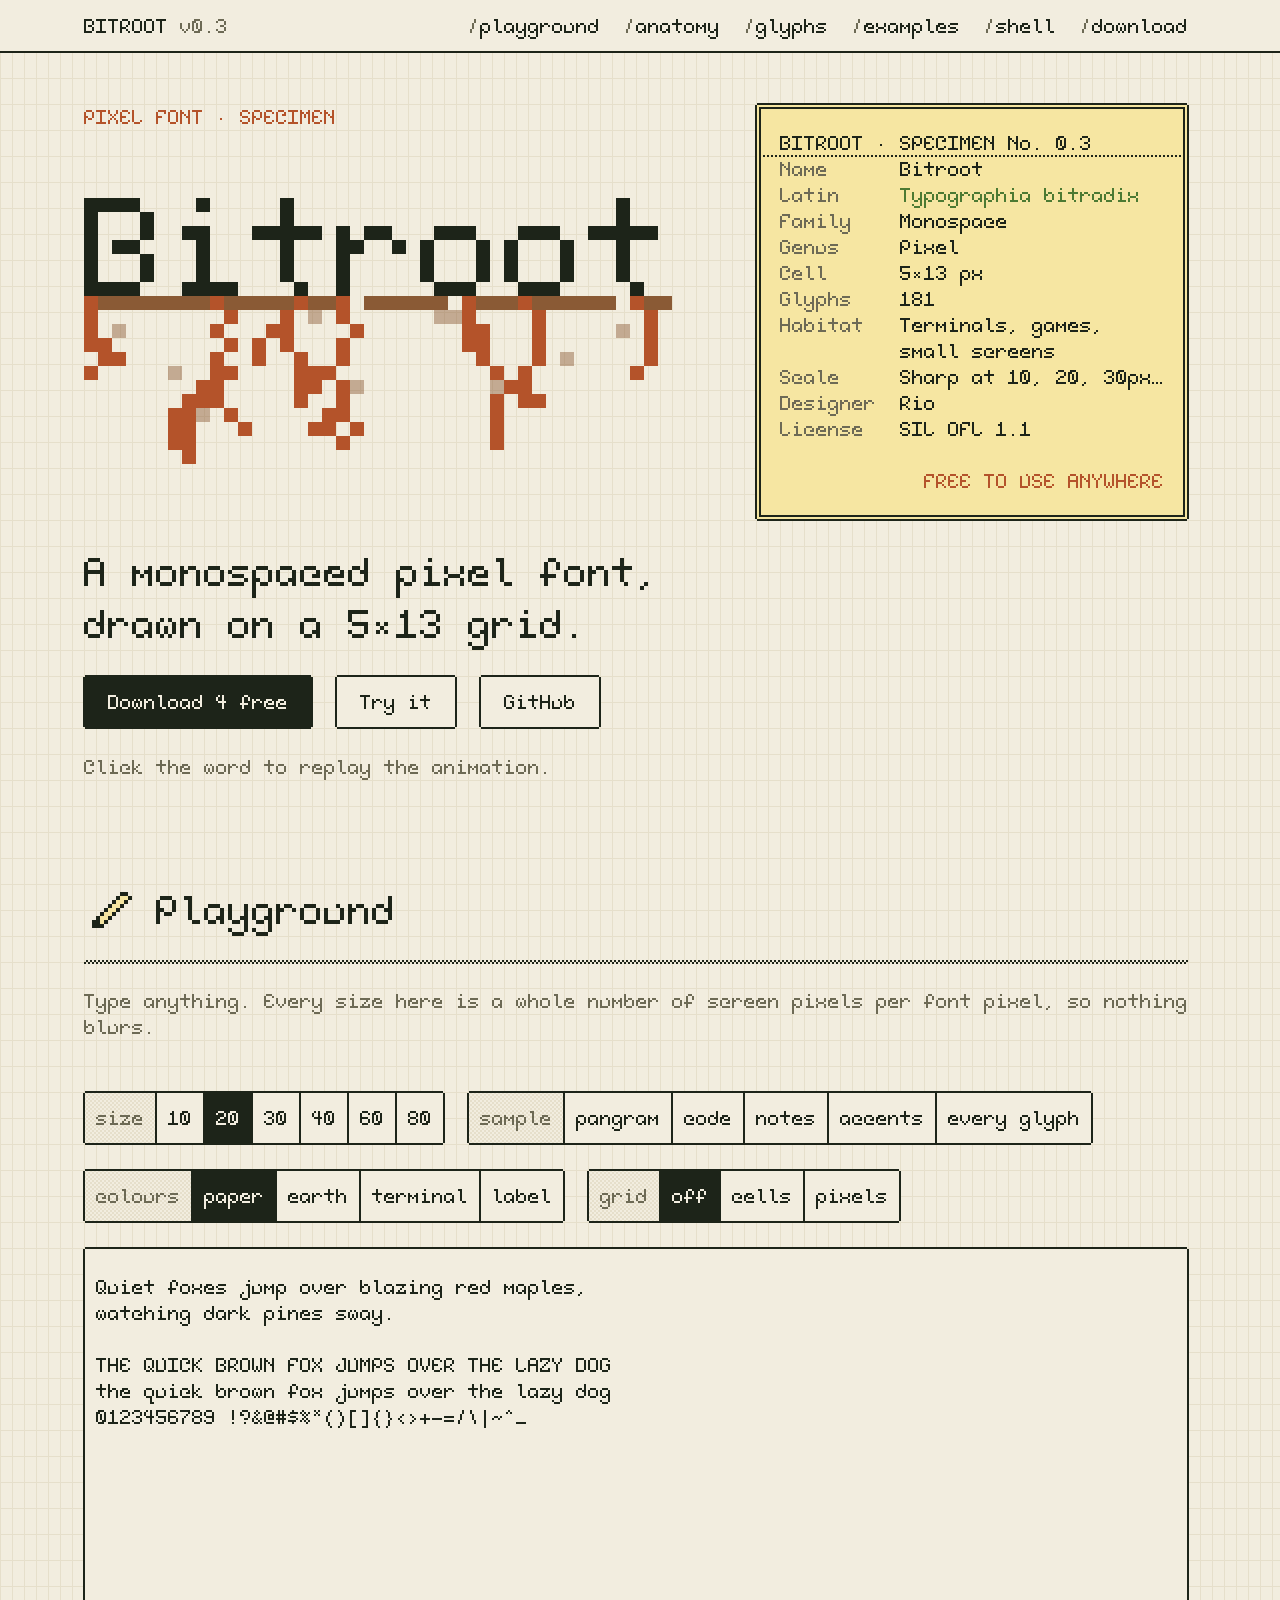
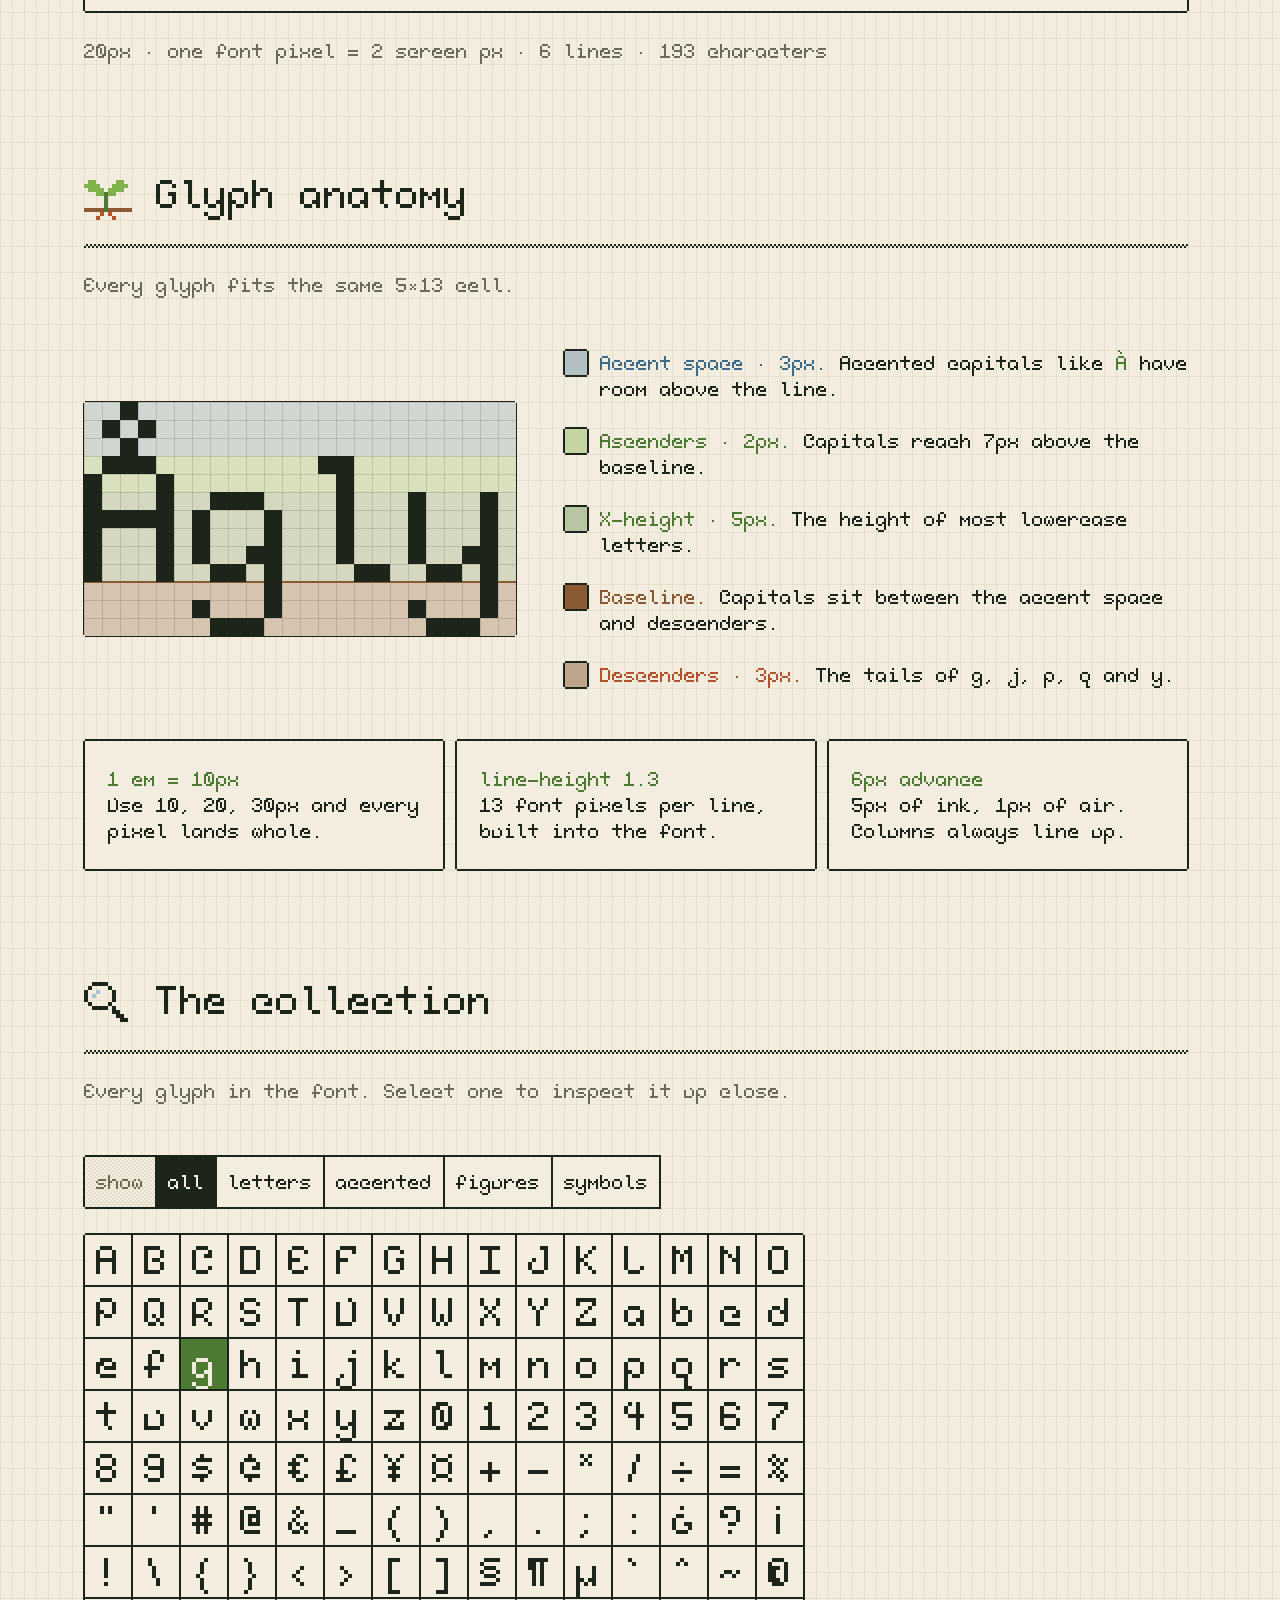
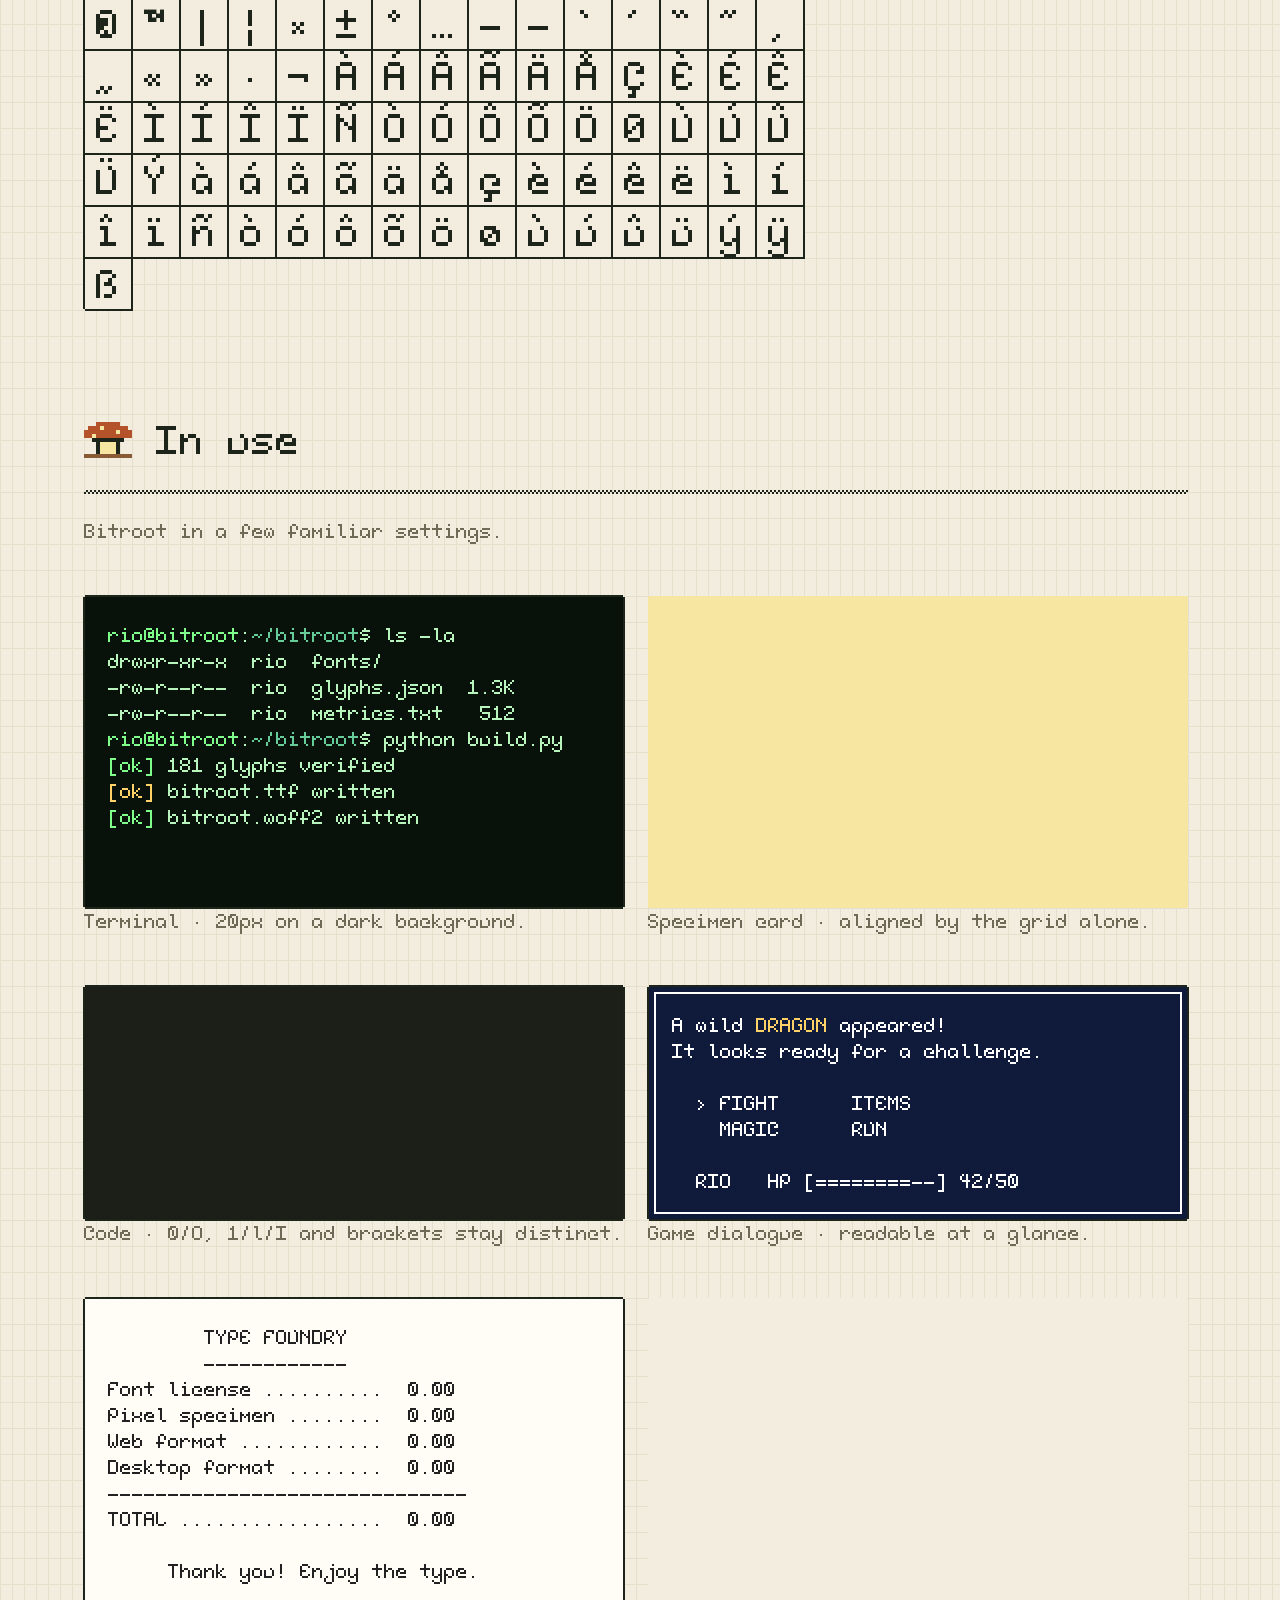
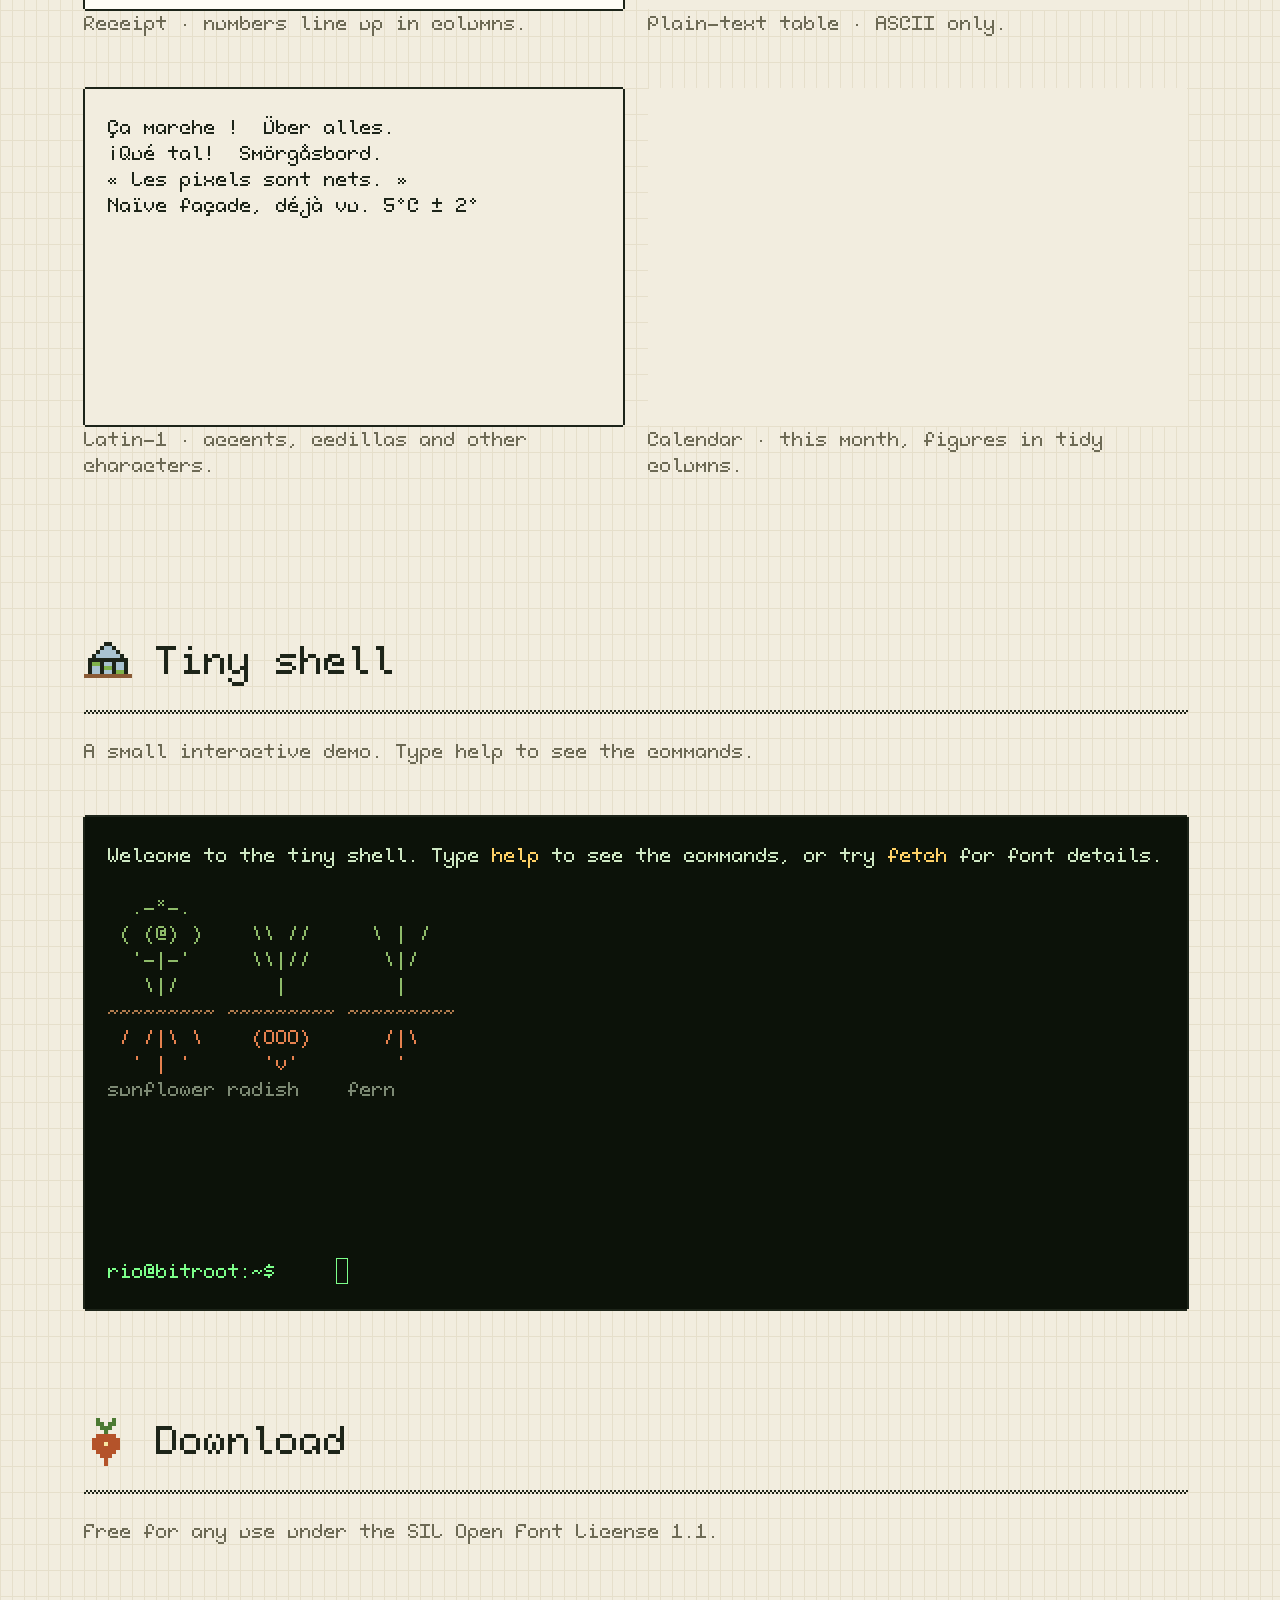
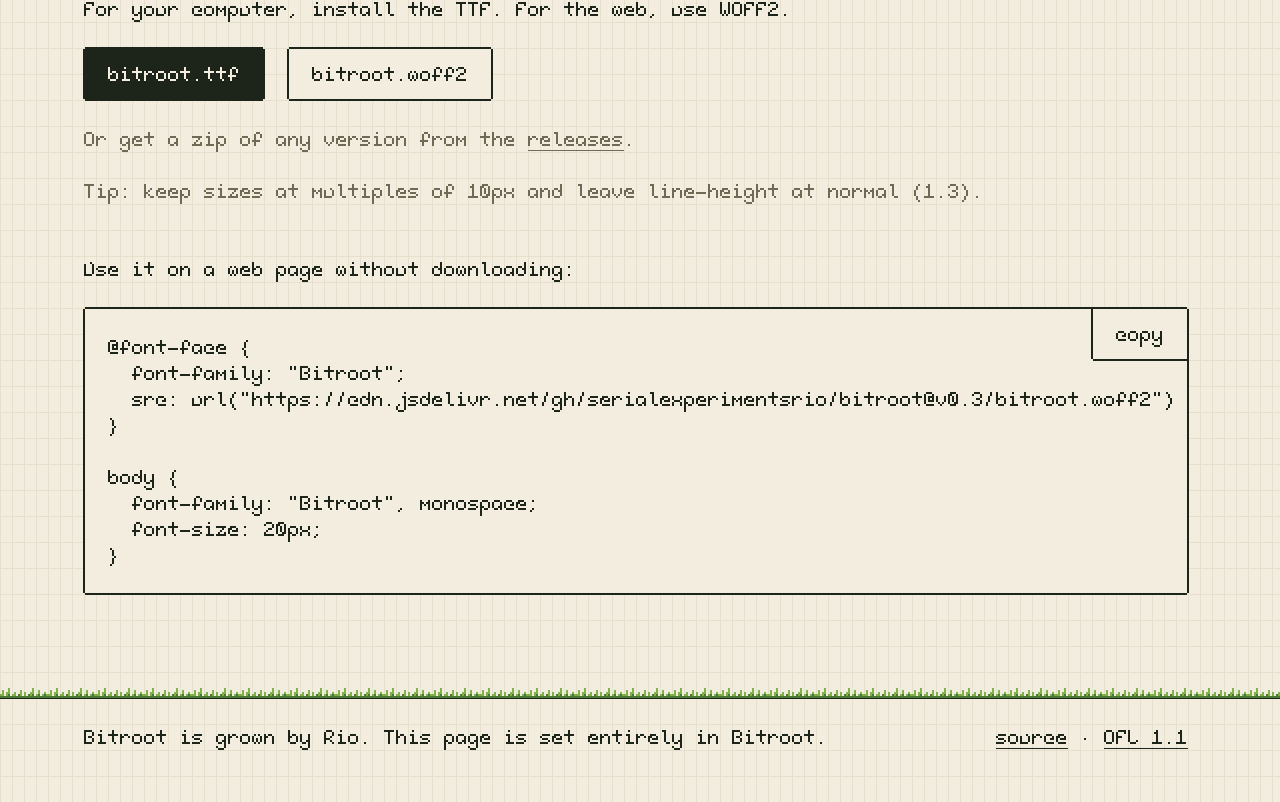
==== commit ee44019e: "Refine specimen site copy" ====
--- a/demo/index.html
+++ b/demo/index.html
@@ -3,8 +3,8 @@
 <head>
 <meta charset="utf-8">
 <meta name="viewport" content="width=device-width, initial-scale=1">
-<title>Bitroot · a field guide to a pixel font</title>
-<meta name="description" content="Bitroot is a free monospaced pixel font grown on a 5×13 grid. Type in the playground, browse every glyph, and download it.">
+<title>Bitroot · a pixel font specimen</title>
+<meta name="description" content="Bitroot is a free monospaced pixel font drawn on a 5×13 grid. Try it in the playground, browse every glyph, and download it.">
 <meta name="theme-color" content="#f2eddf">
 <link rel="icon" href="data:,">
 <style>
@@ -259,8 +259,8 @@
       <a href="#playground">playground</a>
       <a href="#anatomy">anatomy</a>
       <a href="#collection">glyphs</a>
-      <a href="#wild">in the wild</a>
-      <a href="#greenhouse">greenhouse</a>
+      <a href="#wild">examples</a>
+      <a href="#greenhouse">shell</a>
       <a href="#harvest">download</a>
     </nav>
   </div>
@@ -270,20 +270,20 @@
 
 <section class="wrap hero" aria-labelledby="title">
   <div class="stack">
-    <p class="hero-tag">TYPE SPECIMEN · FIELD GUIDE</p>
+    <p class="hero-tag">PIXEL FONT · SPECIMEN</p>
     <h1 id="title">Bitroot</h1>
-    <canvas id="sprout" role="img" aria-label="The word Bitroot growing out of the soil, pixel by pixel, with roots spreading below"></canvas>
-    <p class="tagline s4">A monospaced pixel font,<br>grown on a 5×13 grid.</p>
+    <canvas id="sprout" role="img" aria-label="The word Bitroot appearing pixel by pixel on a 5×13 grid"></canvas>
+    <p class="tagline s4">A monospaced pixel font,<br>drawn on a 5×13 grid.</p>
     <div class="actions">
       <a class="btn solid" href="#harvest">Download 4 free</a>
       <a class="btn" href="#playground">Try it</a>
       <a class="btn" href="https://github.com/serialexperimentsrio/bitroot">GitHub</a>
     </div>
-    <p class="muted">Click the word to grow it again.</p>
+    <p class="muted">Click the word to replay the animation.</p>
   </div>
 
   <aside class="label box" aria-label="Specimen label">
-    <p class="label-title rule-b">HERBARIUM · SPECIMEN No. <span data-version-plain>0.3</span></p>
+    <p class="label-title rule-b">BITROOT · SPECIMEN No. <span data-version-plain>0.3</span></p>
     <dl>
       <dt>Name</dt><dd>Bitroot</dd>
       <dt>Latin</dt><dd><i>Typographia bitradix</i></dd>
@@ -292,11 +292,11 @@
       <dt>Cell</dt><dd>5×13 px</dd>
       <dt>Glyphs</dt><dd data-count>181</dd>
       <dt>Habitat</dt><dd>Terminals, games, small screens</dd>
-      <dt>Grows</dt><dd>Sharp at 10, 20, 30px…</dd>
-      <dt>Collector</dt><dd>Rio</dd>
+      <dt>Scale</dt><dd>Sharp at 10, 20, 30px…</dd>
+      <dt>Designer</dt><dd>Rio</dd>
       <dt>License</dt><dd>SIL OFL 1.1</dd>
     </dl>
-    <p class="stamp">FREE TO PLANT ANYWHERE</p>
+    <p class="stamp">FREE TO USE ANYWHERE</p>
   </aside>
 </section>
 
@@ -317,13 +317,13 @@
     <div class="seg" role="group" aria-label="Sample"><span>sample</span>
       <button type="button" data-sample="pangram">pangram</button>
       <button type="button" data-sample="code">code</button>
-      <button type="button" data-sample="notes">field notes</button>
+      <button type="button" data-sample="notes">notes</button>
       <button type="button" data-sample="accents">accents</button>
       <button type="button" data-sample="glyphs">every glyph</button>
     </div>
     <div class="seg" role="group" aria-label="Colours"><span>colours</span>
       <button type="button" data-stage="paper">paper</button>
-      <button type="button" data-stage="soil">soil</button>
+      <button type="button" data-stage="soil">earth</button>
       <button type="button" data-stage="terminal">terminal</button>
       <button type="button" data-stage="label">label</button>
     </div>
@@ -340,8 +340,8 @@
 
 <section class="wrap plate" id="anatomy" aria-labelledby="an-title">
   <header class="plate-head">
-    <h2 class="s4 rule-b dashed" id="an-title"><span class="sprite" data-sprite="seedling" aria-hidden="true"></span> Anatomy of a seedling</h2>
-    <p>Every glyph lives in the same 5×13 plot of soil.</p>
+    <h2 class="s4 rule-b dashed" id="an-title"><span class="sprite" data-sprite="seedling" aria-hidden="true"></span> Glyph anatomy</h2>
+    <p>Every glyph fits the same 5×13 cell.</p>
   </header>
   <div class="anatomy">
     <div class="cell box" aria-hidden="true">
@@ -350,11 +350,11 @@
       <div class="glyphs">Ågly</div>
     </div>
     <ul class="legend">
-      <li><span class="sw box" style="background: color-mix(in srgb, var(--sky) 35%, var(--paper))"></span><span><b class="sky">Canopy · 3px.</b> Where accents grow, so <span class="moss">À</span> and <span class="moss">à</span> never collide with the line above.</span></li>
-      <li><span class="sw box" style="background: color-mix(in srgb, var(--sprout) 40%, var(--paper))"></span><span><b class="moss">Sprouts · 2px.</b> Ascenders and capitals reach 7px above the soil.</span></li>
-      <li><span class="sw box" style="background: color-mix(in srgb, var(--moss) 35%, var(--paper))"></span><span><b class="moss">Stem · 5px.</b> The x-height, where most of a line of text lives.</span></li>
-      <li><span class="sw box" style="background: var(--soil)"></span><span><b class="soil">Soil line.</b> The baseline. Capitals sit centred between canopy and roots.</span></li>
-      <li><span class="sw box" style="background: color-mix(in srgb, var(--soil) 50%, var(--paper))"></span><span><b class="root">Roots · 3px.</b> Descenders of g, j, p, q, y.</span></li>
+      <li><span class="sw box" style="background: color-mix(in srgb, var(--sky) 35%, var(--paper))"></span><span><b class="sky">Accent space · 3px.</b> Accented capitals like <span class="moss">À</span> have room above the line.</span></li>
+      <li><span class="sw box" style="background: color-mix(in srgb, var(--sprout) 40%, var(--paper))"></span><span><b class="moss">Ascenders · 2px.</b> Capitals reach 7px above the baseline.</span></li>
+      <li><span class="sw box" style="background: color-mix(in srgb, var(--moss) 35%, var(--paper))"></span><span><b class="moss">X-height · 5px.</b> The height of most lowercase letters.</span></li>
+      <li><span class="sw box" style="background: var(--soil)"></span><span><b class="soil">Baseline.</b> Capitals sit between the accent space and descenders.</span></li>
+      <li><span class="sw box" style="background: color-mix(in srgb, var(--soil) 50%, var(--paper))"></span><span><b class="root">Descenders · 3px.</b> The tails of g, j, p, q and y.</span></li>
     </ul>
   </div>
   <div class="facts">
@@ -367,7 +367,7 @@
 <section class="wrap plate" id="collection" aria-labelledby="col-title">
   <header class="plate-head">
     <h2 class="s4 rule-b dashed" id="col-title"><span class="sprite" data-sprite="lens" aria-hidden="true"></span> The collection</h2>
-    <p>Every specimen in the font. Pick one to study it up close.</p>
+    <p>Every glyph in the font. Select one to inspect it up close.</p>
   </header>
   <div class="collection">
     <div>
@@ -395,69 +395,67 @@
 
 <section class="wrap plate" id="wild" aria-labelledby="wild-title">
   <header class="plate-head">
-    <h2 class="s4 rule-b dashed" id="wild-title"><span class="sprite" data-sprite="mushroom" aria-hidden="true"></span> Found in the wild</h2>
-    <p>Bitroot, observed in its natural habitats.</p>
+    <h2 class="s4 rule-b dashed" id="wild-title"><span class="sprite" data-sprite="mushroom" aria-hidden="true"></span> In use</h2>
+    <p>Bitroot in a few familiar settings.</p>
   </header>
   <div class="wild">
-<figure class="ex term"><pre class="box"><span class="g">root@bitroot</span>:<span class="c">~/garden</span>$ ls -la
-drwxr-xr-x  rio  radish/
--rw-r--r--  rio  seeds.txt    1.3K
--rwxr-xr-x  rio  water.sh      512
-<span class="g">root@bitroot</span>:<span class="c">~/garden</span>$ ./water.sh --all
-<span class="g">[ok]</span> 12 plants watered
-<span class="y">[!!]</span> fern: prefers shade
-<span class="r">[xx]</span> cactus: too much water</pre><figcaption>Terminal · 20px on dark soil.</figcaption></figure>
-
-<figure class="ex packet"><pre class="box">HEIRLOOM SEED CO.        No. 013
+<figure class="ex term"><pre class="box"><span class="g">rio@bitroot</span>:<span class="c">~/bitroot</span>$ ls -la
+drwxr-xr-x  rio  fonts/
+-rw-r--r--  rio  glyphs.json  1.3K
+-rw-r--r--  rio  metrics.txt   512
+<span class="g">rio@bitroot</span>:<span class="c">~/bitroot</span>$ python build.py
+<span class="g">[ok]</span> 181 glyphs verified
+<span class="y">[ok]</span> bitroot.ttf written
+<span class="g">[ok]</span> bitroot.woff2 written</pre><figcaption>Terminal · 20px on a dark background.</figcaption></figure>
+
+<figure class="ex packet"><pre class="box">BITROOT TYPE CO.         No. 013
 =================================
-PIXEL RADISH
-<i>Raphanus bitmapus</i>
-
-Sow 1px deep, 6px apart.
-Sprouts in 13 frames.
-Harvest when crisp.
-
-NET WT. 35 KB        PKD FOR 2026</pre><figcaption>Seed packet · aligned by the grid alone.</figcaption></figure>
-
-<figure class="ex code"><pre class="box"><span class="k">def</span> <span class="f">grow</span>(seed, water=<span class="n">3</span>):
-    <span class="s">"""Every pixel starts as a seed."""</span>
-    <span class="k">for</span> day <span class="k">in</span> <span class="f">range</span>(water):
-        seed = seed.sprout()  <span class="c"># +1px</span>
-    <span class="k">return</span> seed <span class="k">if</span> seed.alive <span class="k">else</span> <span class="n">None</span>
-
-<span class="f">print</span>(<span class="f">grow</span>(radish))  <span class="c"># 0O 1lI {}</span></pre><figcaption>Code · 0/O, 1/l/I and brackets stay distinct.</figcaption></figure>
-
-<figure class="ex rpg"><pre class="box">A wild <span class="y">MANDRAKE</span> appeared!
-It looks rooted to the spot.
-
-  &gt; FIGHT      SEEDS
-    ROOT       RUN
+MONOSPACE PIXEL FONT
+<i>Bitroot Regular</i>
+
+5×13 pixel cell, 6px advance.
+181 glyphs, Latin-1 coverage.
+Sharp at every 10px step.
+
+SIL OPEN FONT LICENSE 1.1</pre><figcaption>Specimen card · aligned by the grid alone.</figcaption></figure>
+
+<figure class="ex code"><pre class="box"><span class="k">def</span> <span class="f">pixel_size</span>(font_size):
+    <span class="s">"""One font pixel is a tenth of the size."""</span>
+    <span class="k">return</span> font_size / <span class="n">10</span>
+
+<span class="f">print</span>(<span class="f">pixel_size</span>(<span class="n">20</span>))  <span class="c"># 0O 1lI {}</span></pre><figcaption>Code · 0/O, 1/l/I and brackets stay distinct.</figcaption></figure>
+
+<figure class="ex rpg"><pre class="box">A wild <span class="y">DRAGON</span> appeared!
+It looks ready for a challenge.
+
+  &gt; FIGHT      ITEMS
+    MAGIC      RUN
 
   RIO   HP [========--] 42/50</pre><figcaption>Game dialogue · readable at a glance.</figcaption></figure>
 
-<figure class="ex receipt"><pre class="box">      GREENHOUSE SUPPLY
-      -----------------
-Potting soil 5kg ......  7.50
-Trowel ................  4.20
-Seeds (radish) ........  1.30
-Watering can .......... 12.00
+<figure class="ex receipt"><pre class="box">        TYPE FOUNDRY
+        ------------
+Font license ..........  0.00
+Pixel specimen ........  0.00
+Web format ............  0.00
+Desktop format ........  0.00
 ------------------------------
-TOTAL ................. 25.00
-
-     Thank you! Grow well.</pre><figcaption>Receipt · numbers line up in columns.</figcaption></figure>
+TOTAL .................  0.00
+
+     Thank you! Enjoy the type.</pre><figcaption>Receipt · numbers line up in columns.</figcaption></figure>
 
 <figure class="ex table"><pre class="box">+--------+-------+-------+
-| plant  | water | light |
+| glyph  | width | type  |
 +--------+-------+-------+
-| radish | 2/wk  | sun   |
-| fern   | 4/wk  | shade |
-| cactus | 1/mo  | sun   |
+| A      | 6px   | letter|
+| é      | 6px   | letter|
+| @      | 6px   | symbol|
 +--------+-------+-------+</pre><figcaption>Plain-text table · ASCII only.</figcaption></figure>
 
-<figure class="ex lang"><pre class="box">Ça pousse !  Über-grün.
-¡Qué rábano!  Smörgåsbord.
-« Les racines sont profondes. »
-Naïve façade, déjà vu. 5°C ± 2°</pre><figcaption>Latin-1 · accents in the canopy, cedillas in the roots.</figcaption></figure>
+<figure class="ex lang"><pre class="box">Ça marche !  Über alles.
+¡Qué tal!  Smörgåsbord.
+« Les pixels sont nets. »
+Naïve façade, déjà vu. 5°C ± 2°</pre><figcaption>Latin-1 · accents, cedillas and other characters.</figcaption></figure>
 
 <figure class="ex almanac"><pre class="box" id="almanac"></pre><figcaption>Calendar · this month, figures in tidy columns.</figcaption></figure>
   </div>
@@ -465,14 +463,14 @@
 
 <section class="wrap plate" id="greenhouse" aria-labelledby="gh-title">
   <header class="plate-head">
-    <h2 class="s4 rule-b dashed" id="gh-title"><span class="sprite" data-sprite="greenhouse" aria-hidden="true"></span> The greenhouse</h2>
-    <p>A tiny shell for growing things. Type <b>help</b> to begin.</p>
+    <h2 class="s4 rule-b dashed" id="gh-title"><span class="sprite" data-sprite="greenhouse" aria-hidden="true"></span> Tiny shell</h2>
+    <p>A small interactive demo. Type <b>help</b> to see the commands.</p>
   </header>
   <div class="shell box" id="shell">
     <pre id="sh-out" aria-live="polite"></pre>
     <form class="line" id="sh-form" autocomplete="off">
-      <label for="sh-in" class="p">root@greenhouse:~$</label>
-      <input id="sh-in" spellcheck="false" autocapitalize="off" aria-label="Greenhouse command">
+      <label for="sh-in" class="p">rio@bitroot:~$</label>
+      <input id="sh-in" spellcheck="false" autocapitalize="off" aria-label="Shell command">
       <span class="caret" aria-hidden="true"></span>
     </form>
   </div>
@@ -480,7 +478,7 @@
 
 <section class="wrap plate" id="harvest" aria-labelledby="hv-title">
   <header class="plate-head">
-    <h2 class="s4 rule-b dashed" id="hv-title"><span class="sprite" data-sprite="radish" aria-hidden="true"></span> Harvest</h2>
+    <h2 class="s4 rule-b dashed" id="hv-title"><span class="sprite" data-sprite="radish" aria-hidden="true"></span> Download</h2>
     <p>Free for any use under the SIL Open Font License 1.1.</p>
   </header>
   <div class="harvest">
@@ -634,9 +632,9 @@
 /* ---------- playground ---------- */
 const SAMPLES = {
   pangram: "Quiet foxes jump over blazing red maples,\nwatching dark pines sway.\n\nTHE QUICK BROWN FOX JUMPS OVER THE LAZY DOG\nthe quick brown fox jumps over the lazy dog\n0123456789 !?&@#$%*()[]{}<>+-=/\\|~^_",
-  code: "// Bitroot keeps 0/O, 1/l/I and brackets apart\nfunction grow(seed, days = 13) {\n  const garden = [];\n  for (let d = 0; d < days; d++) {\n    garden.push(seed.sprout({ water: d % 2 === 0 }));\n  }\n  return garden.filter((p) => p?.alive || p.roots > 0x1F);\n}",
-  notes: "FIELD NOTES · 24 November\n\nFound a patch of Bitroot growing between two\nterminals. Stems 5px, sprouts 7px, roots 3px.\nThe accents grow in a canopy above the capitals,\nso nothing touches the line above.\n\nCondition: crisp. Will return at 30px.",
-  accents: "Ça pousse ! Über-grün. ¡Qué rábano!\nSmörgåsbord, façade, naïve, déjà vu.\n« Les racines sont profondes. »\nÀÁÂÃÄÅ ÈÉÊË ÌÍÎÏ ÒÓÔÕÖØ ÙÚÛÜ Ñ Ç Ý\nàáâãäå èéêë ìíîï òóôõöø ùúûü ñ ç ýÿ ß",
+  code: "// Bitroot keeps 0/O, 1/l/I and brackets apart\nfunction pixelSize(fontSize) {\n  return fontSize / 10;\n}\n\nconsole.log(pixelSize(20));",
+  notes: "TYPE NOTES · 24 November\n\nA small study of Bitroot in the terminal.\nCell 5×13px, advance 6px, x-height 5px.\nAccented capitals have room above the line;\ndescenders sit neatly below the baseline.\n\nCrisp at 10, 20, 30px.",
+  accents: "Ça marche ! Über alles. ¡Qué tal!\nSmörgåsbord, façade, naïve, déjà vu.\n« Les pixels sont nets. »\nÀÁÂÃÄÅ ÈÉÊË ÌÍÎÏ ÒÓÔÕÖØ ÙÚÛÜ Ñ Ç Ý\nàáâãäå èéêë ìíîï òóôõöø ùúûü ñ ç ýÿ ß",
   glyphs: "",
 };
 const pg = $("#pg");
@@ -716,7 +714,7 @@
 const pad9 = (s) => (s + " ".repeat(9)).slice(0, 9);
 
 function drawGarden() {
-  if (!garden.length) return say('<span class="d">The beds are empty. Try: plant radish</span>');
+  if (!garden.length) return say('<span class="d">Nothing to show. Try: plant radish</span>');
   const rows = [];
   for (let r = 0; r < 4; r++) rows.push(garden.map((g) => `<span class="m">${esc(pad9(PLANTS[g.type][g.stage][r]))}</span>`).join(" "));
   rows.push(garden.map(() => '<span class="s">~~~~~~~~~</span>').join(" "));
@@ -727,41 +725,41 @@
 const COMMANDS = {
   help: () => say([
     '<span class="y">commands</span>',
-    "  plant &lt;seed&gt;   sow radish, fern, cactus or sunflower",
-    "  water          help everything grow a stage",
-    "  garden         look at the beds",
-    "  harvest        pick whatever is fully grown",
+    "  plant &lt;seed&gt;   add radish, fern, cactus or sunflower",
+    "  water          advance each by one stage",
+    "  garden         show the current view",
+    "  harvest        remove fully grown items",
     "  fetch          facts about this font",
     "  ls, whoami, date, clear",
   ].join("\n")),
   plant: (arg) => {
-    if (!PLANTS[arg]) return say(`<span class="r">unknown seed:</span> ${esc(arg || "(none)")}. Try radish, fern, cactus or sunflower.`);
-    if (garden.length >= 6) return say('<span class="r">the beds are full.</span> Try: harvest');
+    if (!PLANTS[arg]) return say(`<span class="r">unknown type:</span> ${esc(arg || "(none)")}. Try radish, fern, cactus or sunflower.`);
+    if (garden.length >= 6) return say('<span class="r">maximum entries reached.</span> Try: harvest');
     garden.push({ type: arg, stage: 0 });
-    say(`Sowed a ${esc(arg)} seed, 1px deep.`);
+    say(`Added ${esc(arg)}.`);
     drawGarden();
   },
   water: () => {
-    if (!garden.length) return say('<span class="d">You water bare soil. It smells nice.</span>');
+    if (!garden.length) return say('<span class="d">Nothing here to advance.</span>');
     garden.forEach((g) => (g.stage = Math.min(3, g.stage + 1)));
-    say("Watered. Things are growing.");
+    say("Advanced all entries by one stage.");
     drawGarden();
   },
   garden: drawGarden,
   harvest: () => {
     const ripe = garden.filter((g) => g.stage === 3);
-    if (!ripe.length) return say('<span class="d">Nothing is ready. Water a little more.</span>');
+    if (!ripe.length) return say('<span class="d">No fully grown entries yet.</span>');
     for (const g of ripe) garden.splice(garden.indexOf(g), 1);
-    say(`Harvested ${ripe.map((g) => g.type).join(", ")}. <span class="y">+${ripe.length * 13} crispness</span>`);
+    say(`Removed ${ripe.map((g) => g.type).join(", ")}. <span class="y">+${ripe.length * 13} crispness</span>`);
   },
-  ls: () => say(garden.length ? garden.map((g, i) => `bed-${i + 1}/  ${g.type}  stage ${g.stage}/3`).join("\n") : "seeds/  README"),
+  ls: () => say(garden.length ? garden.map((g, i) => `item-${i + 1}/  ${g.type}  stage ${g.stage}/3`).join("\n") : "items/  README"),
   whoami: () => say("root (of course)"),
   sudo: () => say("You are already root."),
-  date: () => say(new Date().toDateString() + " · good growing weather"),
-  cat: (arg) => say(arg === "README" ? "Bitroot: a monospaced pixel font, grown on a 5x13 grid.\nPlant it anywhere. Water occasionally." : `cat: ${esc(arg || "")}: no such file`),
+  date: () => say(new Date().toDateString() + " · have a good day"),
+  cat: (arg) => say(arg === "README" ? "Bitroot: a monospaced pixel font, drawn on a 5x13 grid.\nFree to use under the SIL OFL 1.1." : `cat: ${esc(arg || "")}: no such file`),
   clear: () => (out.innerHTML = ""),
   fetch: () => say([
-    `<span class="m">   \\ | /   </span>  <span class="p">root@greenhouse</span>`,
+    `<span class="m">   \\ | /   </span>  <span class="p">rio@bitroot</span>`,
     `<span class="m">    \\|/    </span>  ---------------`,
     `<span class="r">   (OOO)   </span>  <span class="y">font</span>     Bitroot ${esc(version)}`,
     `<span class="r">    'v'    </span>  <span class="y">cell</span>     5x13 px, 6px advance`,
@@ -774,11 +772,11 @@
   e.preventDefault();
   const line = input.value.trim();
   input.value = "";
-  say(`<span class="p">root@greenhouse:~$</span> ${esc(line)}`);
+  say(`<span class="p">rio@bitroot:~$</span> ${esc(line)}`);
   if (!line) return;
   history.push(line); hIndex = history.length;
   const [cmd, ...rest] = line.split(/\s+/);
-  if (cmd === "rm") return say('<span class="r">Nice try.</span> The roots go deeper than that.');
+  if (cmd === "rm") return say('<span class="r">Nice try.</span> This demo keeps its files intact.');
   (COMMANDS[cmd.toLowerCase()] || (() => say(`command not found: ${esc(cmd)}. Try <span class="y">help</span>.`)))(rest.join(" ").toLowerCase());
 });
 input.addEventListener("keydown", (e) => {
@@ -794,7 +792,7 @@
   $(".caret").style.setProperty("--n", Math.max(0, Math.min(input.selectionStart ?? input.value.length, fits)));
 };
 for (const ev of ["input", "keyup", "click", "focus", "select"]) input.addEventListener(ev, moveCaret);
-say('Welcome to the greenhouse. Type <span class="y">help</span>, or try <span class="y">plant cactus</span> then <span class="y">water</span> a few times.\n');
+say('Welcome to the tiny shell. Type <span class="y">help</span> to see the commands, or try <span class="y">fetch</span> for font details.\n');
 garden.push({ type: "sunflower", stage: 3 }, { type: "radish", stage: 3 }, { type: "fern", stage: 2 });
 drawGarden();
 
@@ -810,7 +808,7 @@
   }));
   const weeks = [];
   for (let i = 0; i < cells.length; i += 7) weeks.push(cells.slice(i, i + 7).join(""));
-  const title = `GROWING ALMANAC · ${month} ${y}`;
+  const title = `BITROOT ALMANAC · ${month} ${y}`;
   $("#almanac").innerHTML = [
     title,
     "-".repeat(title.length),
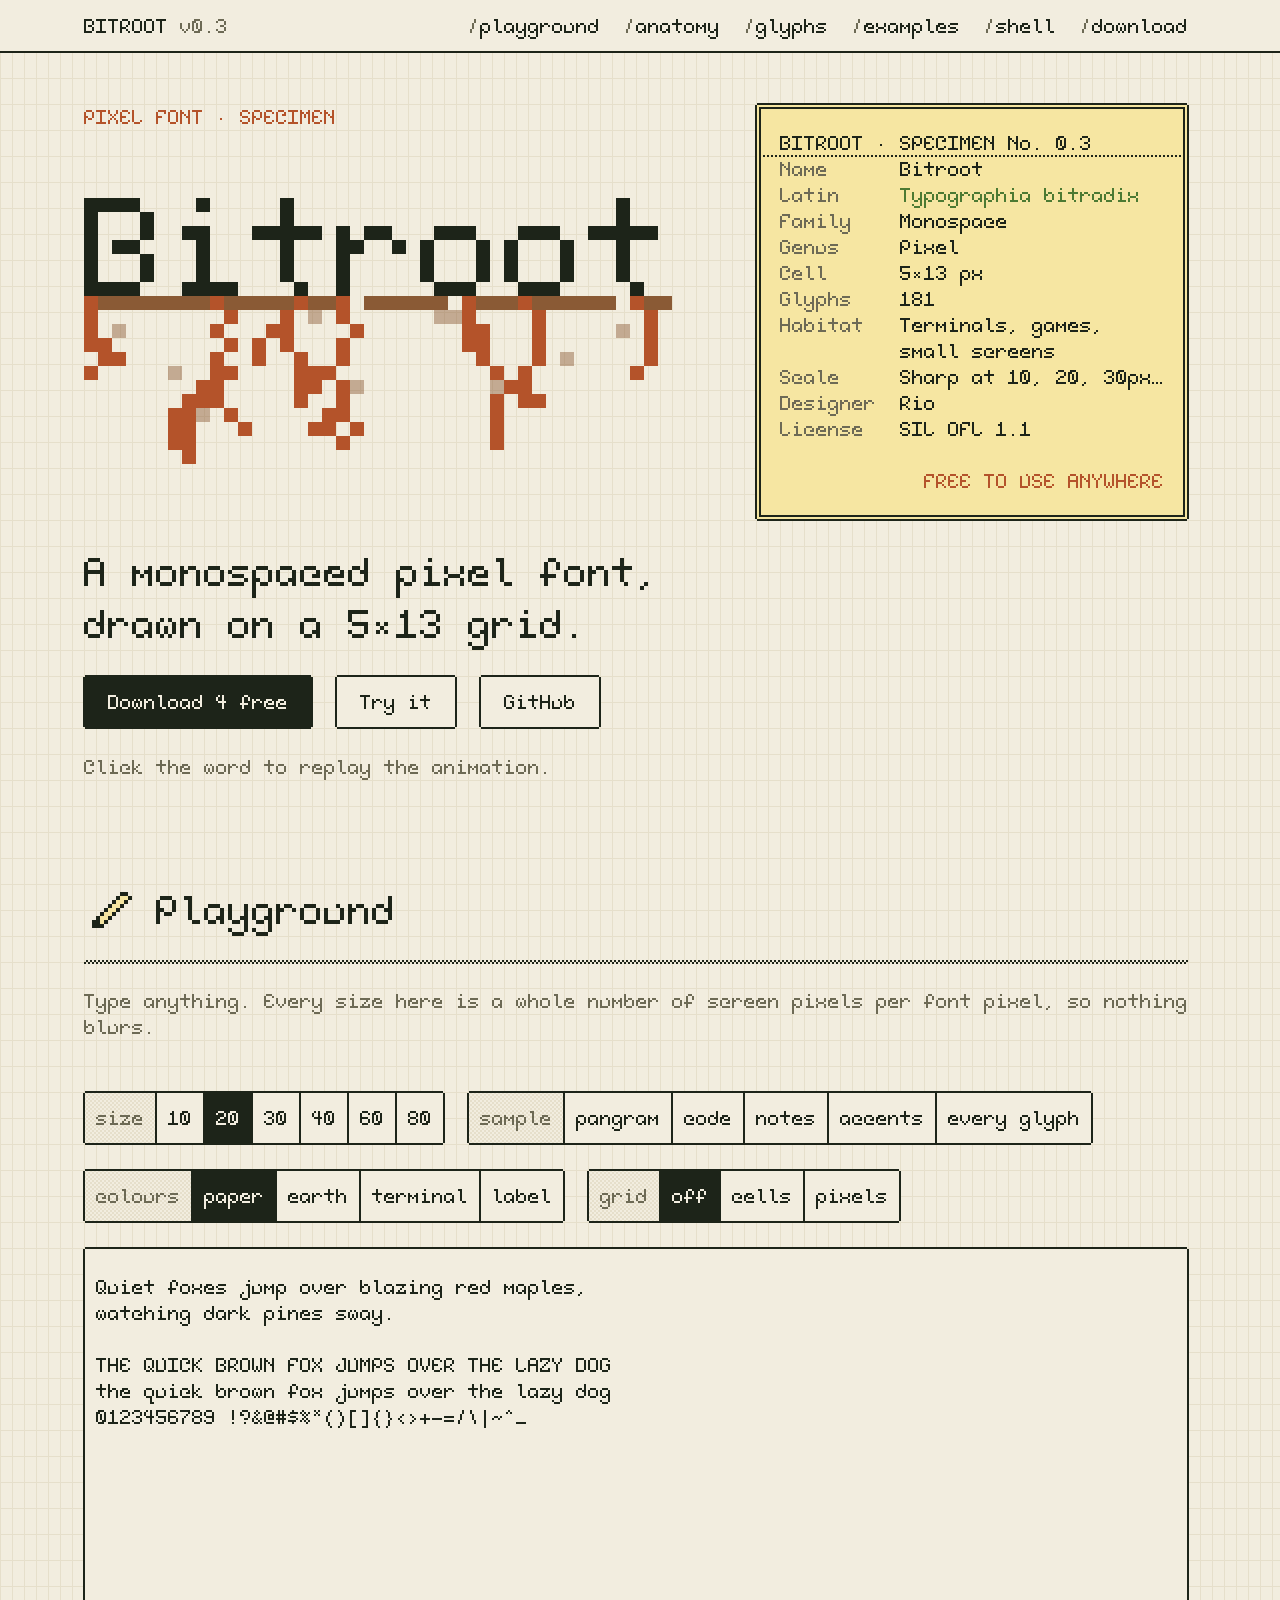
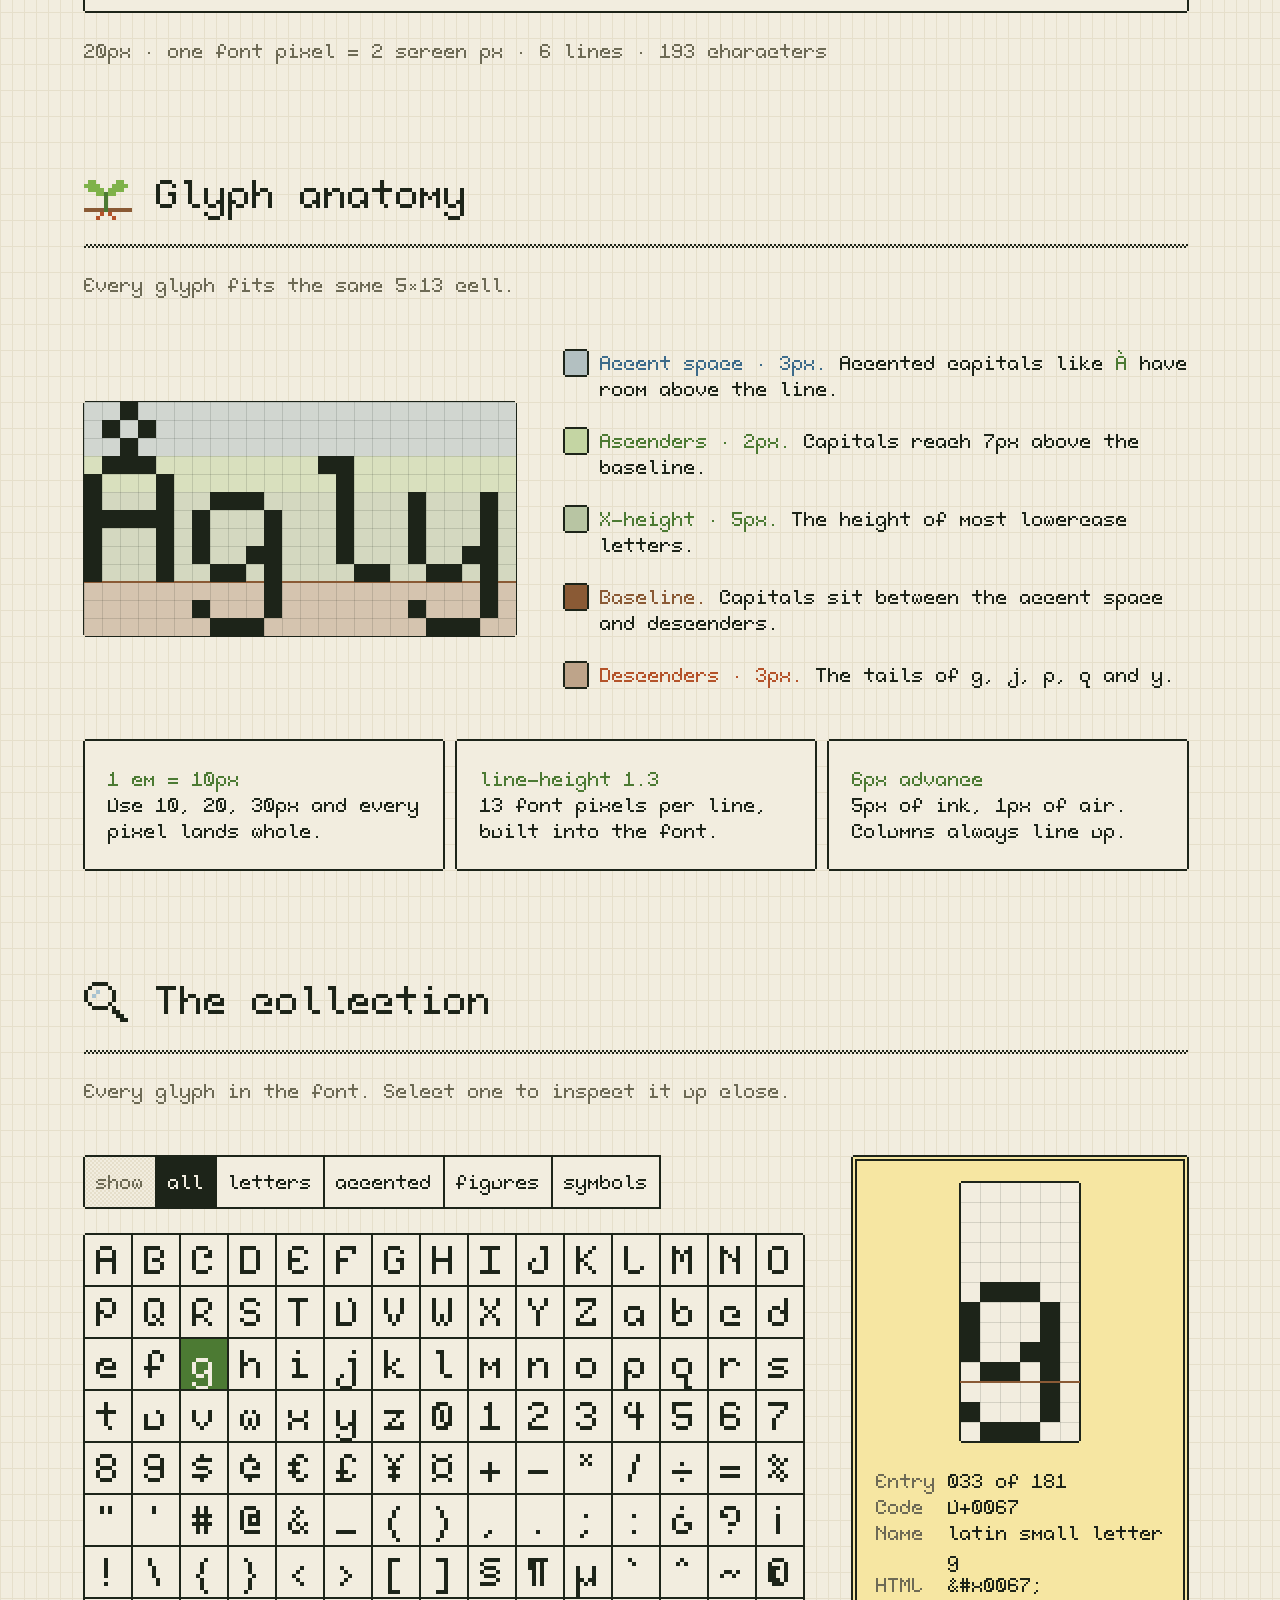
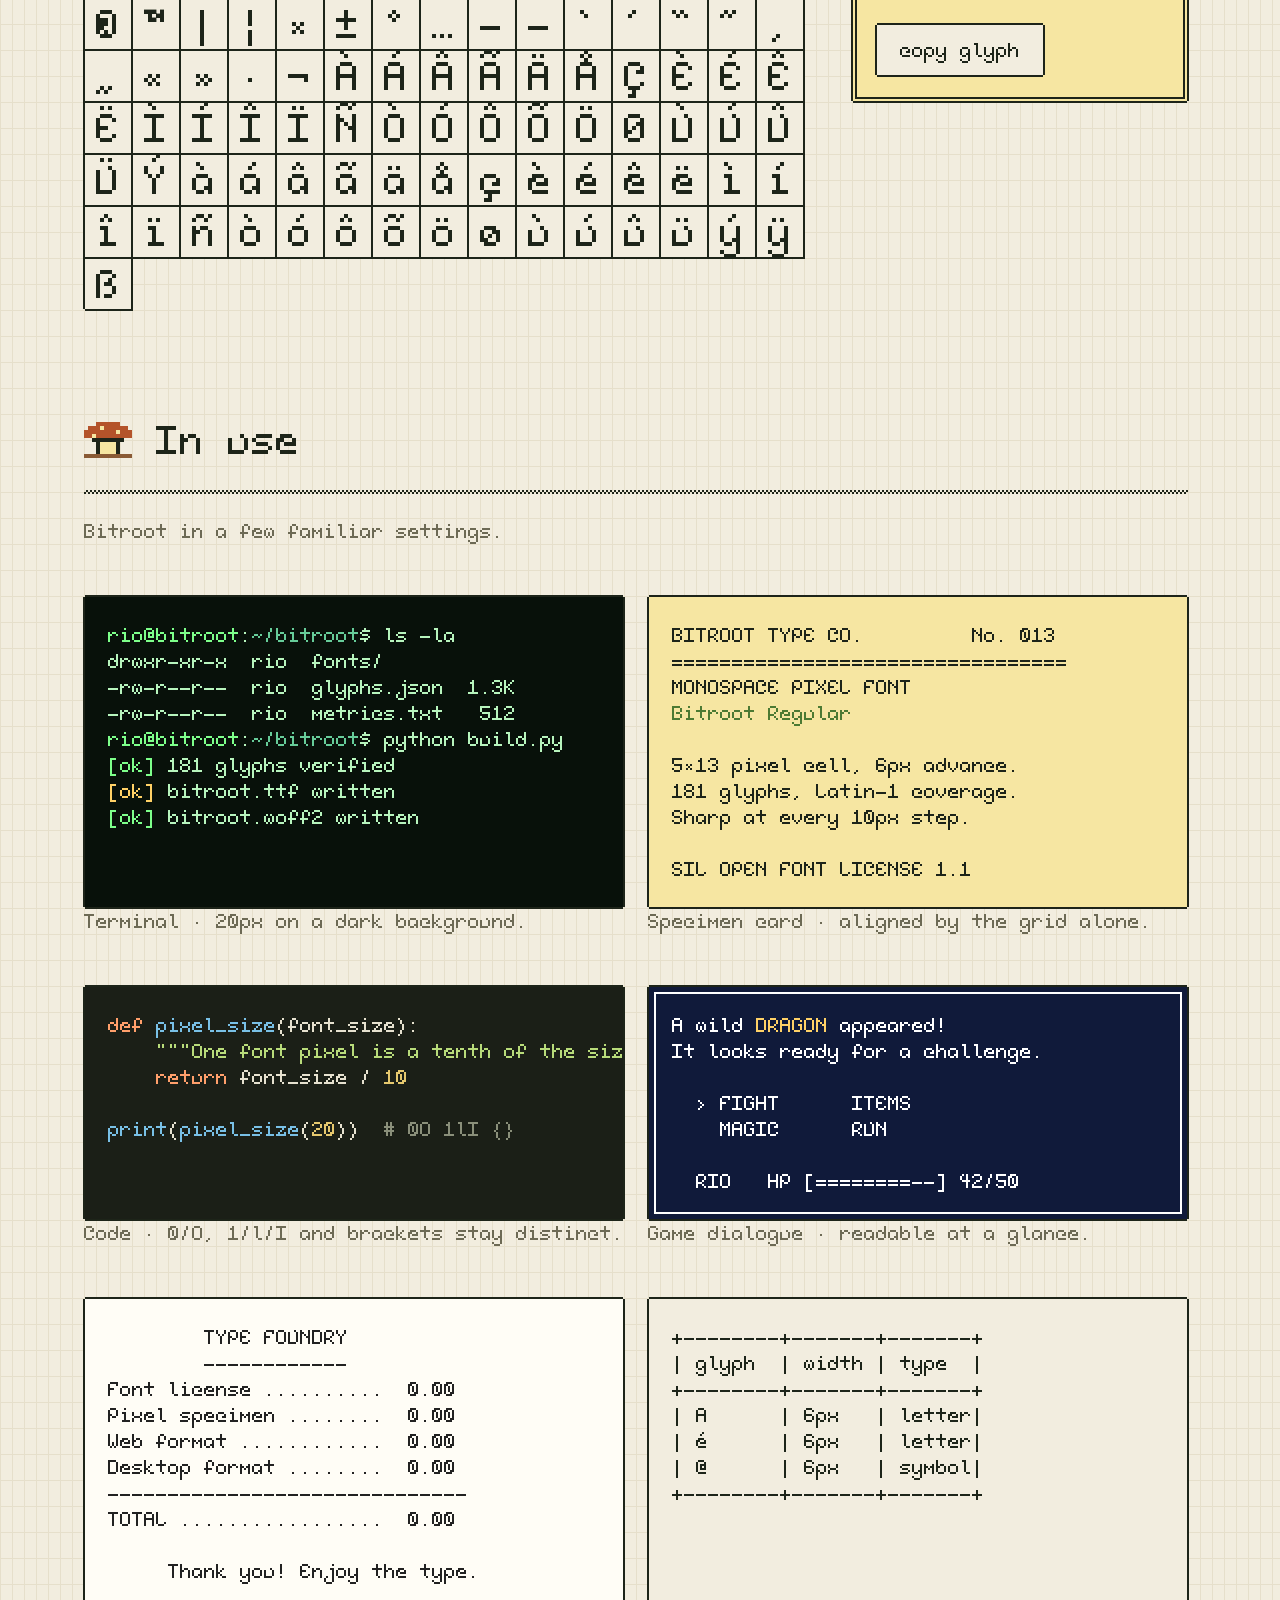
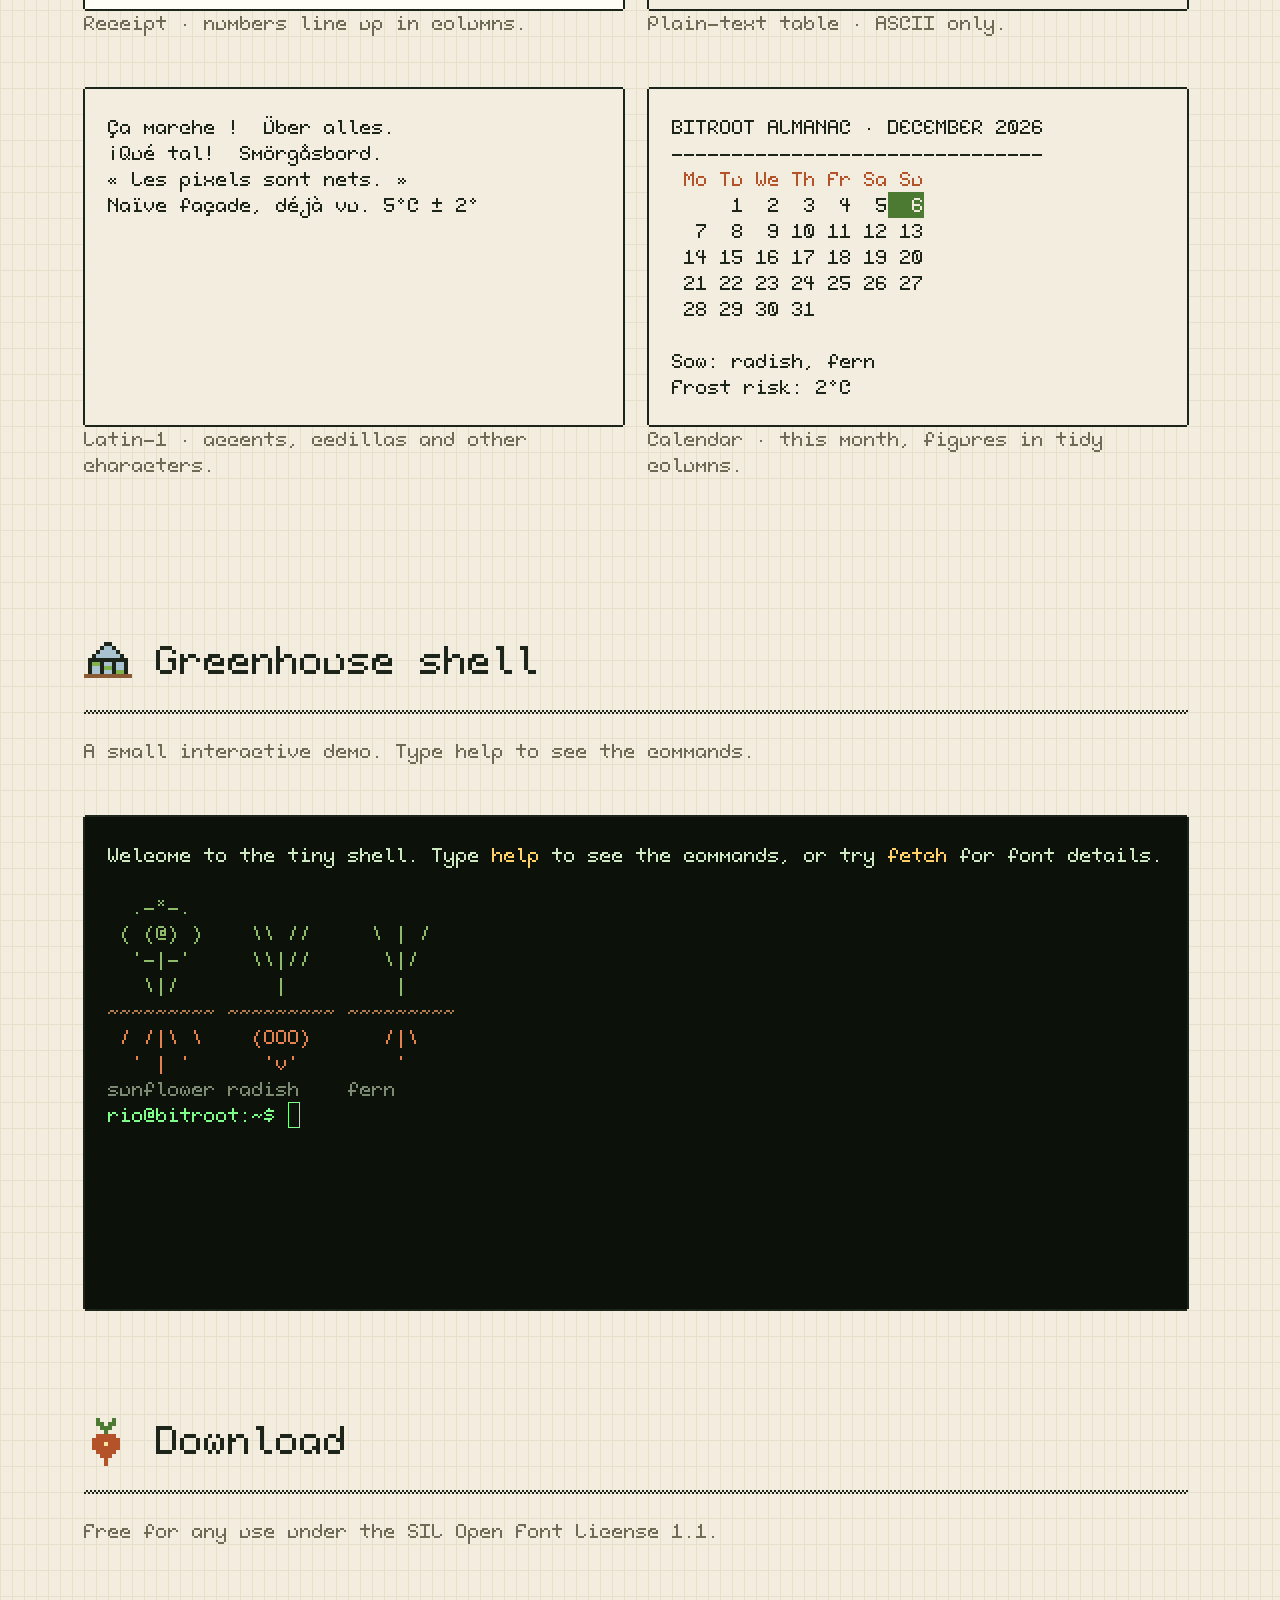
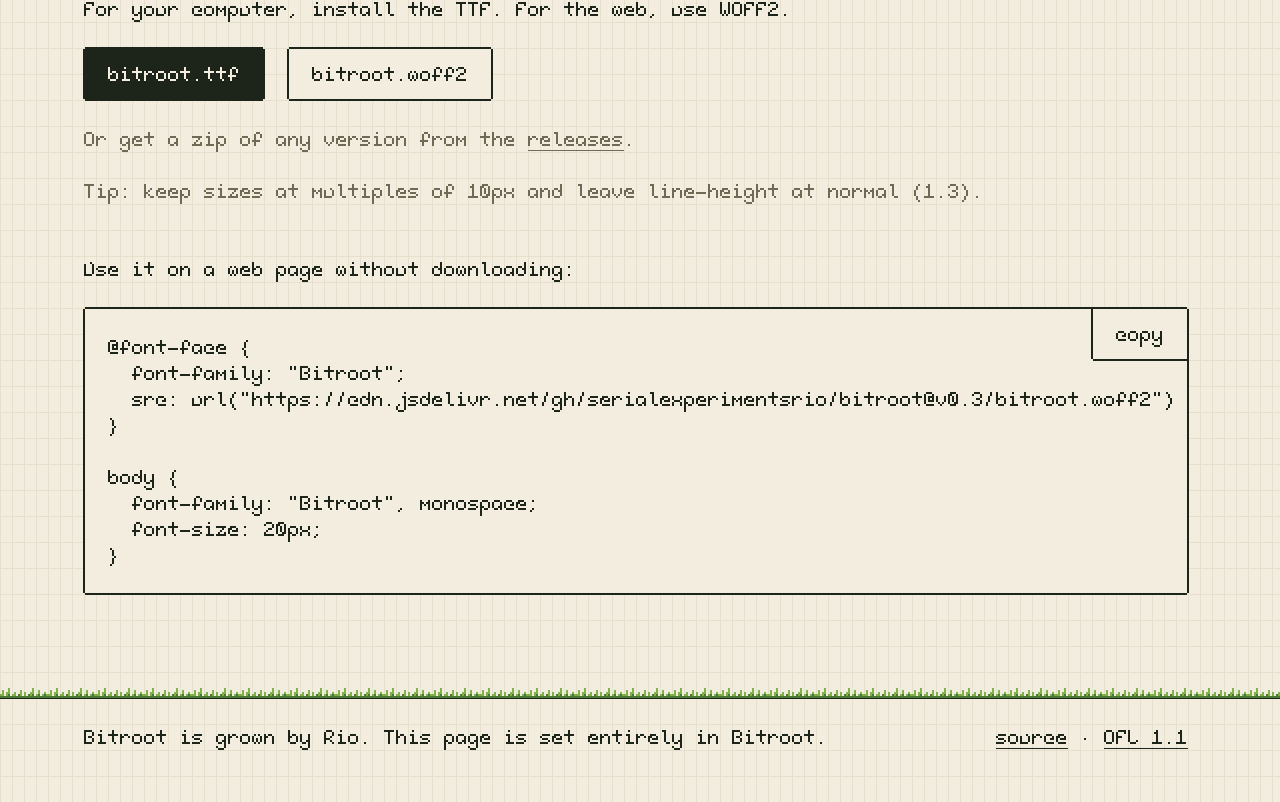
==== commit 7be014b3: "Adjust greenhouse shell" ====
--- a/demo/index.html
+++ b/demo/index.html
@@ -213,15 +213,15 @@
 .ex.almanac .today { background: var(--moss); color: var(--paper); } .ex.almanac .wk { color: var(--root); }
 
 /* ---------- greenhouse shell ---------- */
-.shell { background: #0c1209; color: #cfe8c4; padding: var(--r) calc(var(--c) * 2); }
-.shell pre { font: inherit; white-space: pre-wrap; height: calc(var(--r) * 16); overflow-y: auto; }
+.shell { height: calc(var(--r) * 19); background: #0c1209; color: #cfe8c4; padding: var(--r) calc(var(--c) * 2); }
+.shell pre { font: inherit; white-space: pre-wrap; max-height: calc(var(--r) * 16); margin-bottom: 0; overflow-y: auto; }
 .shell pre::-webkit-scrollbar { width: var(--c); background: #0c1209; }
 .shell pre::-webkit-scrollbar-thumb { background: #2c3a26; }
 .shell .line { display: flex; column-gap: var(--c); }
 .shell input { flex: 1; min-width: 0; width: 0; height: var(--r); font: inherit; color: inherit; background: transparent; border: 0; outline: 0; padding: 0; caret-color: transparent; }
 .shell .line { position: relative; }
-/* block cursor: one character cell after the prompt (18 characters and a space) */
-.caret { position: absolute; top: 0; left: calc(var(--c) * (19 + var(--n, 0))); width: var(--c); height: var(--r); background: #7dff8a; mix-blend-mode: difference; pointer-events: none; animation: blink 1s steps(1) infinite; }
+/* block cursor: one character cell after the 14-character prompt */
+.caret { position: absolute; top: 0; left: calc(var(--c) * (15 + var(--n, 0))); width: var(--c); height: var(--r); background: #7dff8a; mix-blend-mode: difference; pointer-events: none; animation: blink 1s steps(1) infinite; }
 .shell:not(:focus-within) .caret { background: none; outline: var(--bo) solid #7dff8a; outline-offset: calc(var(--bo) * -1); mix-blend-mode: normal; animation: none; }
 @keyframes blink { 50% { opacity: 0; } }
 .shell .p { color: #7dff8a; } .shell .m { color: #8fbc6a; } .shell .r { color: #e6824f; } .shell .s { color: #b07b4d; } .shell .y { color: #ffd166; } .shell .d { color: #7d8a74; }
@@ -463,7 +463,7 @@
 
 <section class="wrap plate" id="greenhouse" aria-labelledby="gh-title">
   <header class="plate-head">
-    <h2 class="s4 rule-b dashed" id="gh-title"><span class="sprite" data-sprite="greenhouse" aria-hidden="true"></span> Tiny shell</h2>
+    <h2 class="s4 rule-b dashed" id="gh-title"><span class="sprite" data-sprite="greenhouse" aria-hidden="true"></span> Greenhouse shell</h2>
     <p>A small interactive demo. Type <b>help</b> to see the commands.</p>
   </header>
   <div class="shell box" id="shell">
